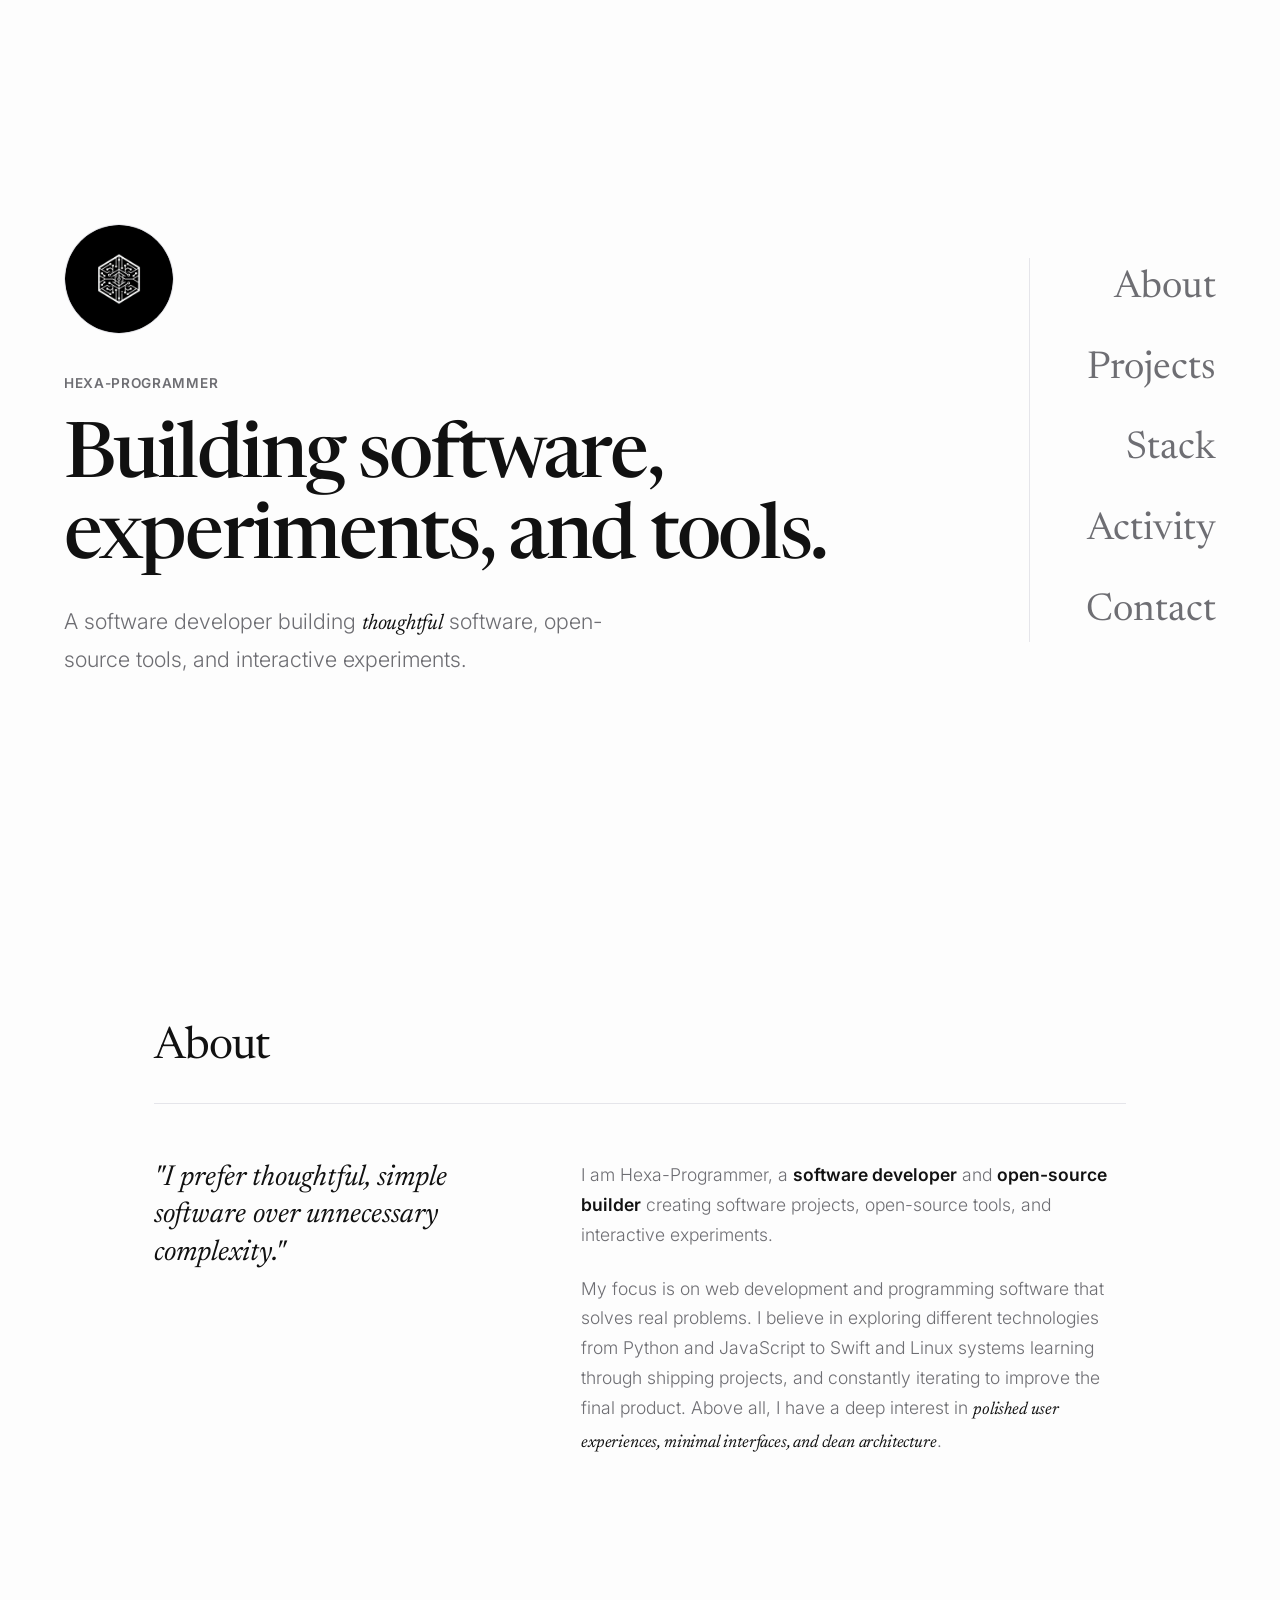
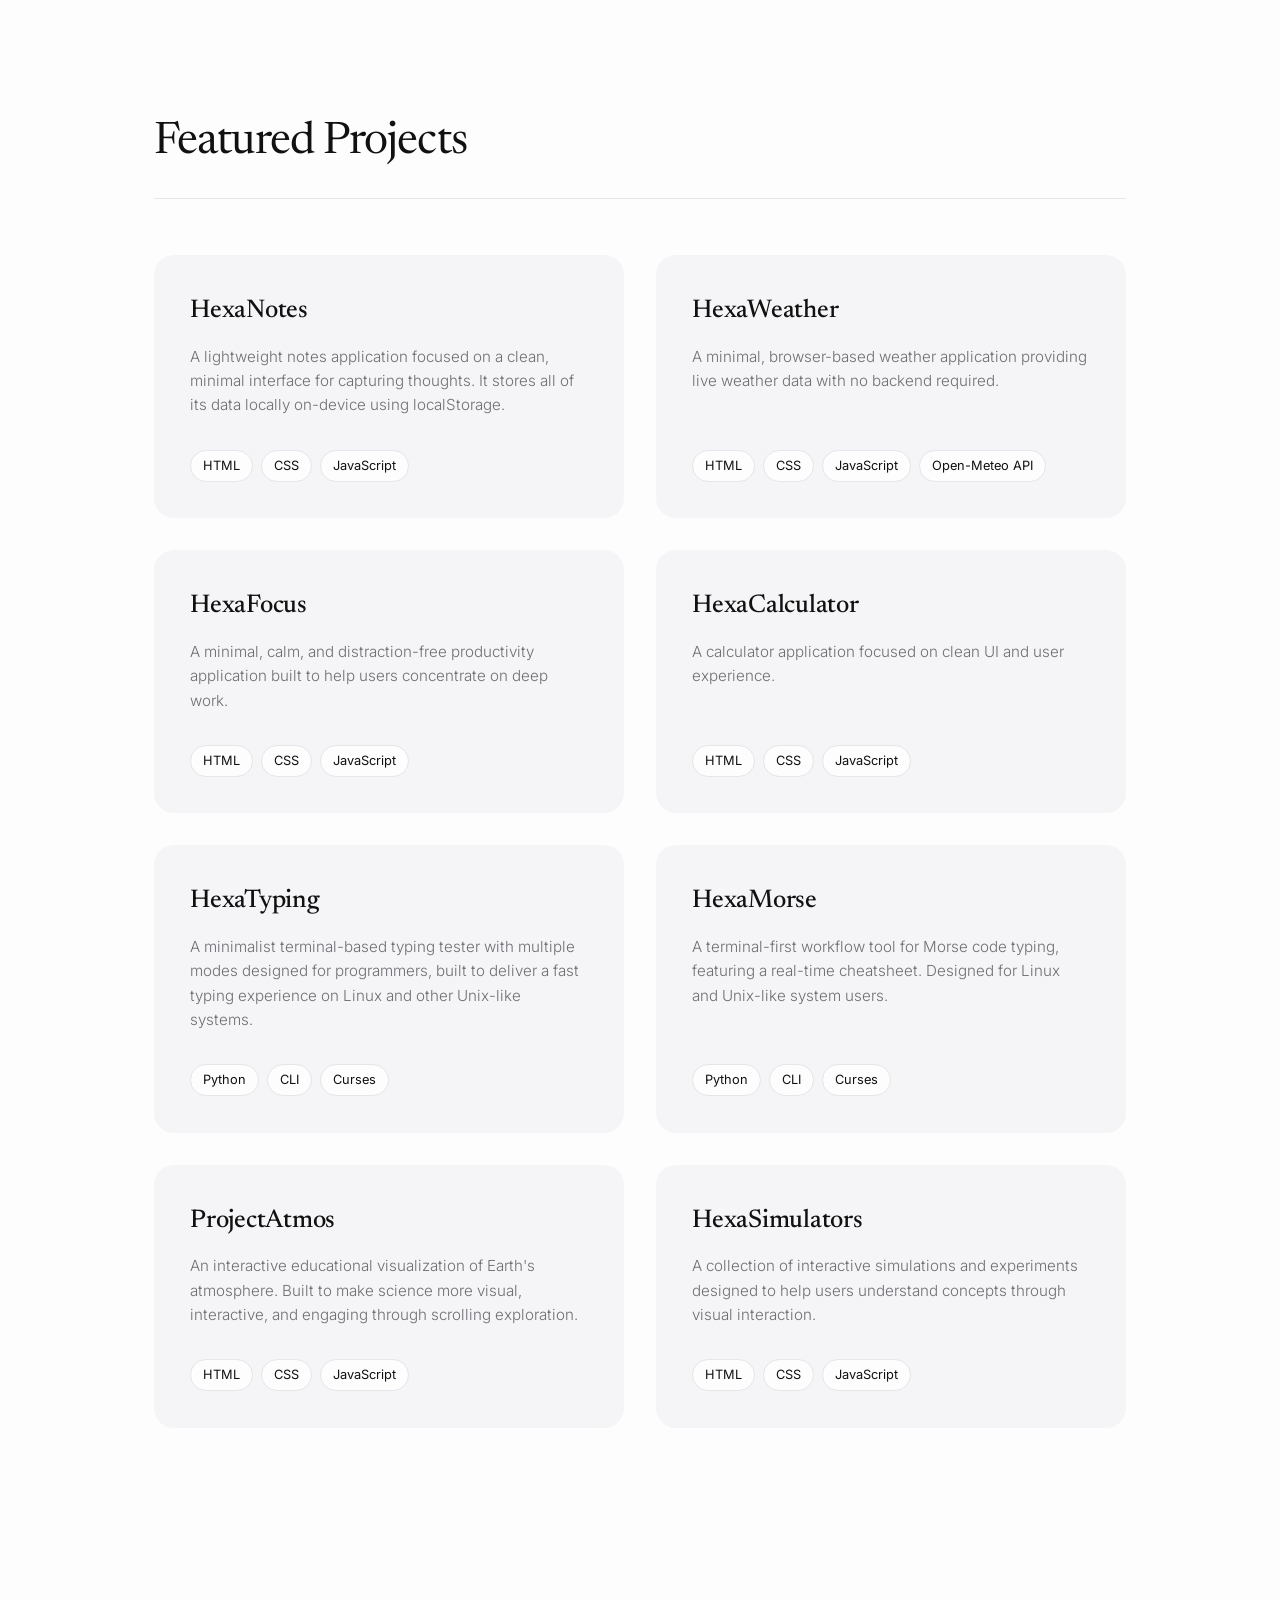
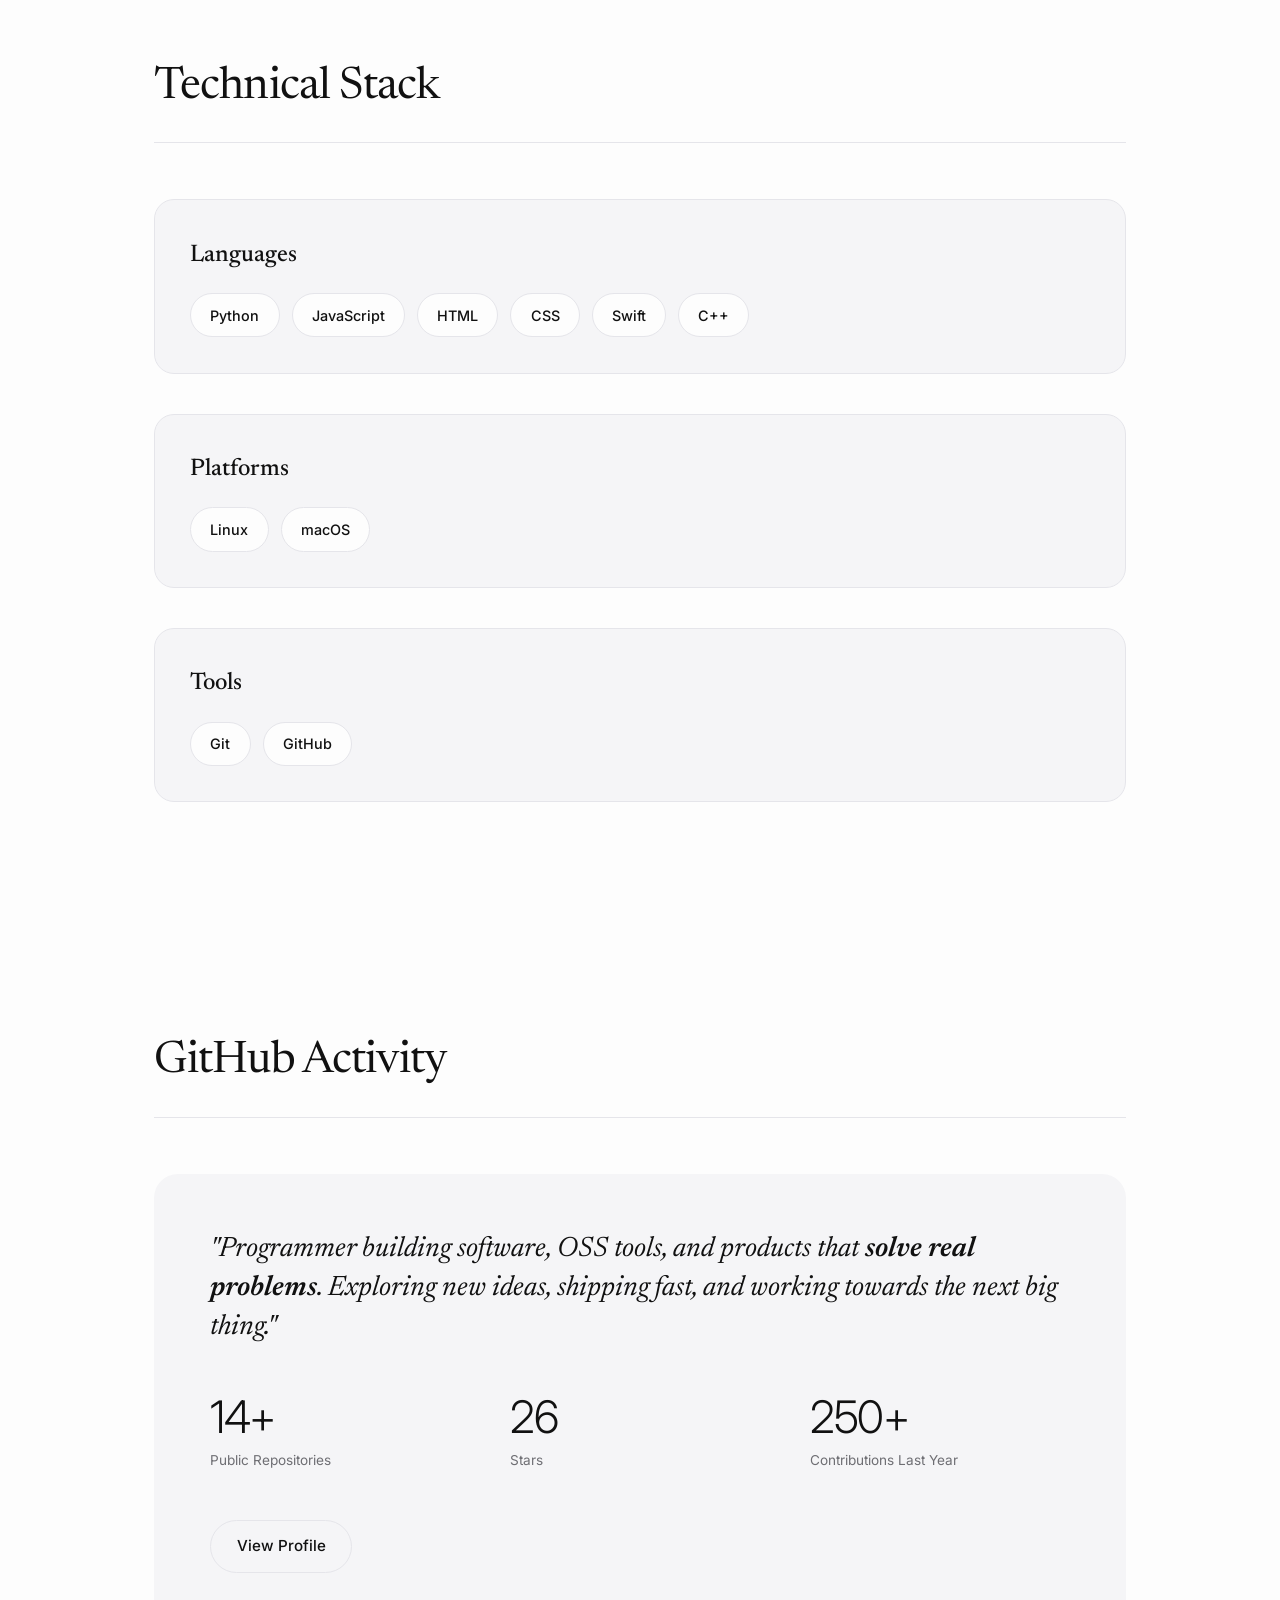
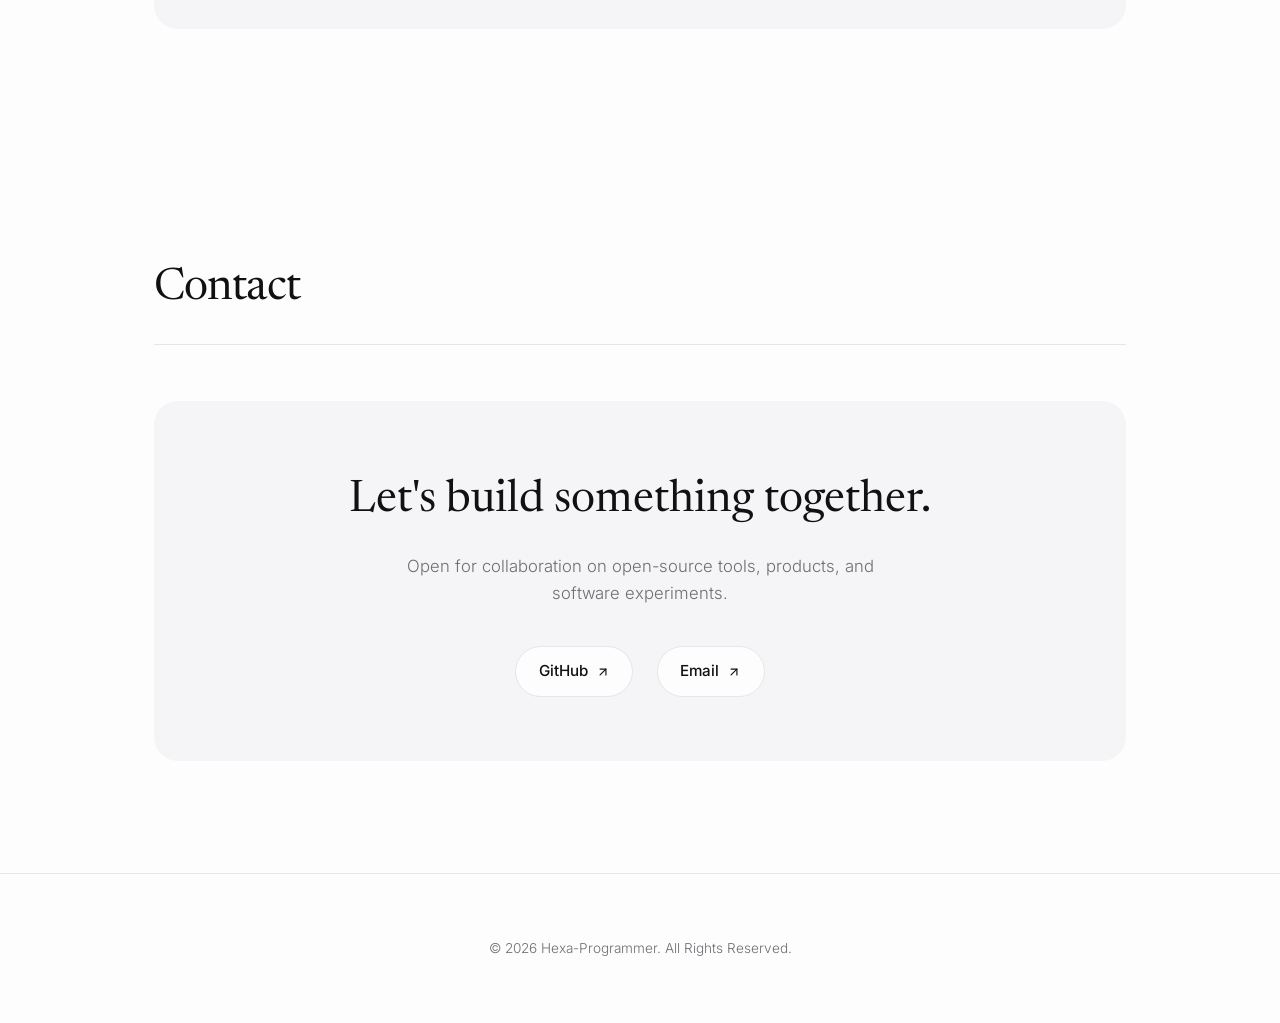
==== index.html @ 756f18e7 "Added href for the HexaNotes Showcase" ====
<!DOCTYPE html>
<html lang="en">
<head>
    <meta charset="UTF-8">
    <meta name="viewport" content="width=device-width, initial-scale=1.0">
    <title>Hexa-Programmer | Software Developer & Open Source Builder</title>
    <link rel="icon" type="image/png" href="logo.png">
    <meta name="description" content="Portfolio of Hexa-Programmer, a software developer and open-source builder specializing in interactive experiments, web development, and software projects using Python, JavaScript, Swift, and Linux.">
    <meta name="author" content="Hexa-Programmer">
    <meta name="theme-color" content="#FDFDFD" media="(prefers-color-scheme: light)">
    <meta name="theme-color" content="#000000" media="(prefers-color-scheme: dark)">
    <link rel="canonical" href="https://hexaprogrammer.dev/">

    <meta property="og:title" content="Hexa-Programmer | Software Developer & Open Source Builder">
    <meta property="og:description" content="Portfolio of Hexa-Programmer, a software developer and open-source builder specializing in interactive experiments, web development, and software projects using Python, JavaScript, Swift, and Linux.">
    <meta property="og:type" content="website">
    <meta property="og:url" content="https://hexaprogrammer.dev">
    <meta property="og:image" content="https://hexaprogrammer.dev/logo.png">

    <meta name="twitter:card" content="summary_large_image">
    <meta name="twitter:title" content="Hexa-Programmer | Software Developer & Open Source Builder">
    <meta name="twitter:description" content="Portfolio of Hexa-Programmer, a software developer and open-source builder specializing in interactive experiments, web development, and software projects.">
    <meta name="twitter:image" content="https://hexaprogrammer.dev/logo.png">

    <script type="application/ld+json">
    {
        "@context": "https://schema.org",
        "@type": "Person",
        "name": "Hexa-Programmer",
        "url": "https://hexaprogrammer.dev",
        "jobTitle": "Software Developer",
        "knowsAbout": [
        "Software Development",
        "Open Source",
        "Python",
        "JavaScript",
        "Swift",
        "Linux"
        ],
        "sameAs": [
        "https://github.com/Hexa-Programmer"
        ]
    }
    </script>

    <link rel="preconnect" href="https://fonts.googleapis.com">
    <link rel="preconnect" href="https://fonts.gstatic.com" crossorigin>
    <link href="https://fonts.googleapis.com/css2?family=Inter:wght@300;400;500;600&family=Newsreader:ital,opsz,wght@0,6..72,300;0,6..72,400;0,6..72,500;1,6..72,400&display=swap" rel="stylesheet">
    <link rel="stylesheet" href="style.css">
</head>
<body>
    <header id="fixed-nav" class="fixed-nav">
        <nav class="fixed-nav-container" aria-label="Main Navigation">
            <a href="#hero" class="nav-logo-link" aria-label="Navigate to top of page">
                <img src="logo.png" alt="Hexa-Programmer Logo" class="nav-logo-img">
            </a>
            <div class="fixed-nav-links">
                <a href="#about" class="fixed-nav-item">About</a>
                <a href="#projects" class="fixed-nav-item">Projects</a>
                <a href="#stack" class="fixed-nav-item">Stack</a>
                <a href="#github" class="fixed-nav-item">Activity</a>
                <a href="#contact" class="fixed-nav-item">Contact</a>
            </div>
        </nav>
    </header>

    <main>
        <section id="hero" class="hero-section">
            <div class="hero-layout">
                <div class="hero-left">
                    <img src="logo.png" alt="Hexa-Programmer Profile Picture" class="hero-logo">
                    <span class="hero-badge">Hexa-Programmer</span>
                    <h1 class="hero-title">Building software, experiments, and tools.</h1>
                    <p class="hero-subtitle">A software developer building <em>thoughtful</em> software, open-source tools, and interactive experiments.</p>
                </div>
                
                <nav class="hero-nav-right" aria-label="Hero Navigation">
                    <a href="#about" class="nav-btn">About</a>
                    <a href="#projects" class="nav-btn">Projects</a>
                    <a href="#stack" class="nav-btn">Stack</a>
                    <a href="#github" class="nav-btn">Activity</a>
                    <a href="#contact" class="nav-btn">Contact</a>
                </nav>
            </div>
        </section>

        <section id="about" class="section">
            <div class="section-content reveal">
                <h2 class="section-title">About</h2>
                <div class="about-grid">
                    <div class="about-statement">
                        <p class="serif-lead">"I prefer thoughtful, simple software over unnecessary complexity."</p>
                    </div>
                    <div class="about-text">
                        <p>I am Hexa-Programmer, a <strong>software developer</strong> and <strong>open-source builder</strong> creating software projects, open-source tools, and interactive experiments.</p>
                        <p>My focus is on web development and programming software that solves real problems. I believe in exploring different technologies from Python and JavaScript to Swift and Linux systems learning through shipping projects, and constantly iterating to improve the final product. Above all, I have a deep interest in <em>polished user experiences, minimal interfaces, and clean architecture</em>.</p>
                    </div>
                </div>
            </div>
        </section>

        <section id="projects" class="section">
            <div class="section-content reveal">
                <h2 class="section-title">Featured Projects</h2>
                <div class="projects-grid">
                    
                    <a href="https://hexaprogrammer.dev/Projects/HexaNotes" class="project-link" target="_blank" rel="noopener noreferrer">
                        <article class="project-card">
                            <h3 class="project-title">HexaNotes</h3>
                            <p class="project-desc">A lightweight notes application focused on a clean, minimal interface for capturing thoughts. It stores all of its data locally on-device using localStorage.</p>
                            <div class="project-tech-list" aria-label="Technologies used">
                                <span>HTML</span>
                                <span>CSS</span>
                                <span>JavaScript</span>
                            </div>
                        </article>
                    </a>
                    <a href="https://github.com/Hexa-Programmer/HexaWeather" class="project-link" target="_blank" rel="noopener noreferrer">
                        <article class="project-card">
                            <h3 class="project-title">HexaWeather</h3>
                            <p class="project-desc">A minimal, browser-based weather application providing live weather data with no backend required.</p>
                            <div class="project-tech-list" aria-label="Technologies used">
                                <span>HTML</span>
                                <span>CSS</span>
                                <span>JavaScript</span>
                                <span>Open-Meteo API</span>
                            </div>
                        </article>
                    </a>
                    <a href="https://github.com/Hexa-Programmer/HexaFocus" class="project-link" target="_blank" rel="noopener noreferrer">
                        <article class="project-card">
                            <h3 class="project-title">HexaFocus</h3>
                            <p class="project-desc">A minimal, calm, and distraction-free productivity application built to help users concentrate on deep work.</p>
                            <div class="project-tech-list" aria-label="Technologies used">
                                <span>HTML</span>
                                <span>CSS</span>
                                <span>JavaScript</span>
                            </div>
                        </article>
                    </a>
                    <a href="https://github.com/Hexa-Programmer/HexaCalculator" class="project-link" target="_blank" rel="noopener noreferrer">
                        <article class="project-card">
                            <h3 class="project-title">HexaCalculator</h3>
                            <p class="project-desc">A calculator application focused on clean UI and user experience.</p>
                            <div class="project-tech-list" aria-label="Technologies used">
                                <span>HTML</span>
                                <span>CSS</span>
                                <span>JavaScript</span>
                            </div>
                        </article>
                    </a>   
                    <a href="https://github.com/Hexa-Programmer/hexatyping" class="project-link" target="_blank" rel="noopener noreferrer">
                        <article class="project-card">
                            <h3 class="project-title">HexaTyping</h3>
                            
                            <p class="project-desc">
                                A minimalist terminal-based typing tester with multiple modes designed for programmers, built to deliver a fast typing experience on Linux and other Unix-like systems.
                            </p>
                            
                            <div class="project-tech-list" aria-label="Technologies used">
                                <span>Python</span>
                                <span>CLI</span>
                                <span>Curses</span>
                            </div>
                        </article>
                    </a>
                    <a href="https://github.com/Hexa-Programmer/HexaMorse" class="project-link" target="_blank" rel="noopener noreferrer">    
                        <article class="project-card">
                            <h3 class="project-title">HexaMorse</h3>
                            <p class="project-desc">A terminal-first workflow tool for Morse code typing, featuring a real-time cheatsheet. Designed for Linux and Unix-like system users.</p>
                            <div class="project-tech-list" aria-label="Technologies used">
                                <span>Python</span>
                                <span>CLI</span>
                                <span>Curses</span>
                            </div>
                        </article>
                    </a>
                    <a href="https://github.com/Hexa-Programmer/ProjectAtmos" class="project-link" target="_blank" rel="noopener noreferrer">
                        <article class="project-card">
                            <h3 class="project-title">ProjectAtmos</h3>
                            <p class="project-desc">An interactive educational visualization of Earth's atmosphere. Built to make science more visual, interactive, and engaging through scrolling exploration.</p>
                            <div class="project-tech-list" aria-label="Technologies used">
                                <span>HTML</span>
                                <span>CSS</span>
                                <span>JavaScript</span>
                            </div>
                        </article>
                    </a>
                    <a href="https://github.com/Hexa-Programmer/HexaSimulators" class="project-link" target="_blank" rel="noopener noreferrer">
                        <article class="project-card">
                            <h3 class="project-title">HexaSimulators</h3>
                            <p class="project-desc">A collection of interactive simulations and experiments designed to help users understand concepts through visual interaction.</p>
                            <div class="project-tech-list" aria-label="Technologies used">
                                <span>HTML</span>
                                <span>CSS</span>
                                <span>JavaScript</span>
                            </div>
                        </article>
                    </a>
                </div>
            </div>
        </section>
        
        <section id="stack" class="section">
            <div class="section-content reveal">
                <h2 class="section-title">Technical Stack</h2>
                <div class="stack-categories">
                    
                    <article class="stack-category">
                        <h3 class="stack-category-title">Languages</h3>
                        <div class="stack-items">
                            <div class="stack-pill">Python</div>
                            <div class="stack-pill">JavaScript</div>
                            <div class="stack-pill">HTML</div>
                            <div class="stack-pill">CSS</div>
                            <div class="stack-pill">Swift</div>
                            <div class="stack-pill">C++</div>
                        </div>
                    </article>

                    <article class="stack-category">
                        <h3 class="stack-category-title">Platforms</h3>
                        <div class="stack-items">
                            <div class="stack-pill">Linux</div>
                            <div class="stack-pill">macOS</div>
                        </div>
                    </article>

                    <article class="stack-category">
                        <h3 class="stack-category-title">Tools</h3>
                        <div class="stack-items">
                            <div class="stack-pill">Git</div>
                            <div class="stack-pill">GitHub</div>
                        </div>
                    </article>

                </div>
            </div>
        </section>

        <section id="github" class="section">
            <div class="section-content reveal">
                <h2 class="section-title">GitHub Activity</h2>
                <div class="github-container">
                    <p class="github-bio">"Programmer building software, OSS tools, and products that <strong>solve real problems</strong>. Exploring new ideas, shipping fast, and working towards the next big thing."</p>
                    
                    <div class="github-stats">
                        <div class="stat-item">
                            <span class="stat-number">14+</span>
                            <span class="stat-label">Public Repositories</span>
                        </div>
                        <div class="stat-item">
                            <span class="stat-number">26</span>
                            <span class="stat-label">Stars</span>
                        </div>
                        <div class="stat-item">
                            <span class="stat-number">250+</span>
                            <span class="stat-label">Contributions Last Year</span>
                        </div>
                    </div>
                    <div class="github-action">
                        <a href="https://github.com/Hexa-Programmer" target="_blank" rel="noopener noreferrer" class="btn btn-secondary" aria-label="View Hexa-Programmer's GitHub Profile">View Profile</a>
                    </div>
                </div>
            </div>
        </section>

        <section id="contact" class="section">
            <div class="section-content reveal">
                <h2 class="section-title">Contact</h2>
                <div class="contact-card">
                    <p class="contact-heading serif">Let's build something together.</p>
                    <p class="contact-desc">Open for collaboration on open-source tools, products, and software experiments.</p>
                    <div class="contact-links">
                        <a href="https://github.com/Hexa-Programmer" target="_blank" rel="noopener noreferrer" class="contact-link" aria-label="Visit my GitHub">
                            <span>GitHub</span>
                            <svg width="14" height="14" viewBox="0 0 24 24" fill="none" stroke="currentColor" stroke-width="2" stroke-linecap="round" stroke-linejoin="round" aria-hidden="true"><line x1="7" y1="17" x2="17" y2="7"></line><polyline points="7 7 17 7 17 17"></polyline></svg>
                        </a>
                        <a href="mailto:contact@hexaprogrammer.dev" class="contact-link" aria-label="Send me an Email">
                            <span>Email</span>
                            <svg width="14" height="14" viewBox="0 0 24 24" fill="none" stroke="currentColor" stroke-width="2" stroke-linecap="round" stroke-linejoin="round" aria-hidden="true"><line x1="7" y1="17" x2="17" y2="7"></line><polyline points="7 7 17 7 17 17"></polyline></svg>
                        </a>
                    </div>
                </div>
            </div>
        </section>
    </main>

    <footer class="footer">
        <div class="footer-content">
            <p>&copy; <span id="year"></span> Hexa-Programmer. All Rights Reserved.</p>
        </div>
    </footer>

    <script src="script.js" defer></script>
</body>
</html>
---- style.css ----
:root {
    --bg-color: #FDFDFD;
    --text-primary: #111111;
    --text-secondary: #6E6E73;
    --surface-color: #F5F5F7;
    --surface-hover: #EBEBEF;
    --border-color: #E5E5EA;
    --font-ui: 'Inter', -apple-system, BlinkMacSystemFont, sans-serif;
    --font-editorial: 'Newsreader', serif;
    --nav-bg: rgba(253, 253, 253, 0.8);
}

@media (prefers-color-scheme: dark) {
    :root {
        --bg-color: #000000;
        --text-primary: #F5F5F7;
        --text-secondary: #86868B;
        --surface-color: #161617;
        --surface-hover: #1D1D1F;
        --border-color: #262628;
        --nav-bg: rgba(0, 0, 0, 0.8);
    }
}

* {
    margin: 0;
    padding: 0;
    box-sizing: border-box;
}

html {
    scroll-behavior: smooth;
}

body {
    font-family: var(--font-ui);
    background-color: var(--bg-color);
    color: var(--text-primary);
    line-height: 1.6;
    -webkit-font-smoothing: antialiased;
    -moz-osx-font-smoothing: grayscale;
}

*:focus-visible {
    outline: 2px solid var(--text-primary);
    outline-offset: 4px;
    border-radius: 4px;
}

strong {
    font-weight: 600;
    color: var(--text-primary);
}

em {
    font-family: var(--font-editorial);
    font-style: italic;
    font-weight: 400;
    color: var(--text-primary);
    letter-spacing: -0.01em;
}

.serif {
    font-family: var(--font-editorial);
}

.fixed-nav {
    position: fixed;
    top: 0;
    left: 0;
    width: 100%;
    z-index: 1000;
    background-color: var(--nav-bg);
    backdrop-filter: blur(20px);
    -webkit-backdrop-filter: blur(20px);
    border-bottom: 1px solid var(--border-color);
    opacity: 0;
    transform: translateY(-100%);
    pointer-events: none;
    transition: opacity 0.4s ease, transform 0.4s cubic-bezier(0.16, 1, 0.3, 1);
}

.fixed-nav.nav-visible {
    opacity: 1;
    transform: translateY(0);
    pointer-events: auto;
}

.fixed-nav-container {
    max-width: 1200px;
    margin: 0 auto;
    padding: 1rem 5%;
    display: flex;
    justify-content: space-between;
    align-items: center;
}

.nav-logo-link {
    display: inline-flex;
    align-items: center;
    text-decoration: none;
}

.nav-logo-img {
    height: 28px;
    width: 28px;
    border-radius: 50%;
    object-fit: cover;
}

.fixed-nav-links {
    display: flex;
    gap: 2rem;
}

.fixed-nav-item {
    font-size: 0.875rem;
    color: var(--text-secondary);
    text-decoration: none;
    transition: color 0.2s ease;
    font-weight: 400;
}

.fixed-nav-item:hover {
    color: var(--text-primary);
}

.hero-section {
    min-height: 100vh;
    display: flex;
    align-items: center;
    padding: 0 5%;
    max-width: 1400px;
    margin: 0 auto;
}

.hero-layout {
    display: grid;
    grid-template-columns: 1fr auto;
    gap: 4rem;
    width: 100%;
    align-items: center;
    animation: fadeIn 1.2s ease-out forwards;
}

.hero-left {
    max-width: 850px;
}

.hero-logo {
    width: 110px;
    height: 110px;
    border-radius: 50%;
    object-fit: cover;
    margin-bottom: 2rem;
    border: 1px solid var(--border-color);
    background-color: var(--surface-color);
}

.hero-badge {
    display: block;
    font-size: 0.85rem;
    font-weight: 600;
    letter-spacing: 0.05em;
    text-transform: uppercase;
    color: var(--text-secondary);
    margin-bottom: 1.5rem;
}

.hero-title {
    font-family: var(--font-editorial);
    font-size: clamp(2.8rem, 6vw, 5.2rem);
    line-height: 1.05;
    font-weight: 500;
    letter-spacing: -0.03em;
    margin-bottom: 1.5rem;
    color: var(--text-primary);
}

.hero-subtitle {
    font-size: clamp(1.1rem, 2vw, 1.35rem);
    color: var(--text-secondary);
    max-width: 600px;
    font-weight: 300;
}

.hero-nav-right {
    display: flex;
    flex-direction: column;
    gap: 1.2rem;
    text-align: right;
    border-left: 1px solid var(--border-color);
    padding-left: 3.5rem;
}

.nav-btn {
    text-decoration: none;
    font-size: clamp(1.6rem, 3vw, 2.5rem);
    font-family: var(--font-editorial);
    color: var(--text-secondary);
    transition: color 0.3s ease, transform 0.3s ease;
    display: block;
    font-weight: 400;
}

.nav-btn:hover {
    color: var(--text-primary);
    transform: translateX(-10px);
}

.section {
    padding: 7rem 5%;
    max-width: 1100px;
    margin: 0 auto;
}

.section-title {
    font-family: var(--font-editorial);
    font-size: clamp(2rem, 3.5vw, 3rem);
    font-weight: 400;
    letter-spacing: -0.02em;
    margin-bottom: 3.5rem;
    color: var(--text-primary);
    border-bottom: 1px solid var(--border-color);
    padding-bottom: 1.2rem;
}

.btn {
    text-decoration: none;
    padding: 0.85rem 1.6rem;
    border-radius: 999px;
    font-size: 0.95rem;
    font-weight: 500;
    transition: all 0.25s ease;
    display: inline-block;
}

.btn-secondary {
    background-color: transparent;
    color: var(--text-primary);
    border: 1px solid var(--border-color);
}

.btn-secondary:hover {
    background-color: var(--surface-color);
    border-color: var(--text-primary);
}

.about-grid {
    display: grid;
    grid-template-columns: 1fr 1.5fr;
    gap: 4rem;
    align-items: start;
}

.serif-lead {
    font-family: var(--font-editorial);
    font-size: 1.8rem;
    line-height: 1.3;
    color: var(--text-primary);
    font-style: italic;
    font-weight: 400;
}

.about-text p {
    font-size: 1.1rem;
    color: var(--text-secondary);
    margin-bottom: 1.5rem;
    line-height: 1.7;
    font-weight: 300;
}

.projects-grid {
    display: grid;
    grid-template-columns: repeat(auto-fit, minmax(320px, 1fr));
    gap: 2rem;
}

.project-card {
    background-color: var(--surface-color);
    padding: 2.2rem;
    border-radius: 1.25rem;
    display: flex;
    flex-direction: column;
    border: 1px solid transparent;
    transition: transform 0.25s ease, background-color 0.25s ease, border-color 0.25s ease;
    height: 100%;
}

.project-card:hover {
    transform: translateY(-4px);
    background-color: var(--surface-hover);
    border-color: var(--border-color);
}

.project-title {
    font-family: var(--font-editorial);
    font-size: 1.6rem;
    font-weight: 500;
    letter-spacing: -0.01em;
    color: var(--text-primary);
    margin-bottom: 0.8rem;
}

.project-desc {
    color: var(--text-secondary);
    font-size: 0.95rem;
    line-height: 1.6;
    margin-bottom: 2rem;
    font-weight: 300;
}

.project-tech-list {
    display: flex;
    flex-wrap: wrap;
    gap: 0.5rem;
    margin-top: auto;
}

.project-tech-list span {
    font-size: 0.8rem;
    color: var(--text-primary);
    background-color: var(--bg-color);
    padding: 0.3rem 0.75rem;
    border-radius: 999px;
    border: 1px solid var(--border-color);
    font-weight: 400;
}

.stack-categories {
    display: flex;
    flex-direction: column;
    gap: 2.5rem;
}

.stack-category {
    background-color: var(--surface-color);
    padding: 2.2rem;
    border-radius: 1.25rem;
    border: 1px solid var(--border-color);
}

.stack-category-title {
    font-family: var(--font-editorial);
    font-size: 1.5rem;
    font-weight: 500;
    color: var(--text-primary);
    margin-bottom: 1.2rem;
}

.stack-items {
    display: flex;
    flex-wrap: wrap;
    gap: 0.75rem;
}

.stack-pill {
    background-color: var(--bg-color);
    color: var(--text-primary);
    border: 1px solid var(--border-color);
    padding: 0.6rem 1.2rem;
    border-radius: 999px;
    font-size: 0.9rem;
    font-weight: 500;
}

.github-container {
    background-color: var(--surface-color);
    padding: 3.5rem;
    border-radius: 1.5rem;
}

.github-bio {
    font-family: var(--font-editorial);
    font-size: clamp(1.3rem, 2.5vw, 1.75rem);
    color: var(--text-primary);
    margin-bottom: 3rem;
    font-style: italic;
    line-height: 1.4;
    max-width: 900px;
    font-weight: 400;
}

.github-stats {
    display: grid;
    grid-template-columns: repeat(auto-fit, minmax(160px, 1fr));
    gap: 2.5rem;
    margin-bottom: 3rem;
}

.stat-item {
    display: flex;
    flex-direction: column;
}

.stat-number {
    font-size: 2.8rem;
    font-weight: 300;
    letter-spacing: -0.03em;
    color: var(--text-primary);
    line-height: 1;
    margin-bottom: 0.6rem;
}

.stat-label {
    font-size: 0.85rem;
    color: var(--text-secondary);
    font-weight: 400;
}

.contact-card {
    background-color: var(--surface-color);
    padding: 4rem 3.5rem;
    border-radius: 1.5rem;
    text-align: center;
    display: flex;
    flex-direction: column;
    align-items: center;
}

.contact-heading {
    font-size: clamp(2rem, 3.5vw, 2.8rem);
    color: var(--text-primary);
    margin-bottom: 1rem;
    font-weight: 400;
}

.contact-desc {
    color: var(--text-secondary);
    font-size: 1.05rem;
    max-width: 500px;
    margin-bottom: 2.5rem;
    font-weight: 300;
}

.contact-links {
    display: flex;
    gap: 1.5rem;
}

.contact-link {
    display: inline-flex;
    align-items: center;
    gap: 0.5rem;
    text-decoration: none;
    color: var(--text-primary);
    border: 1px solid var(--border-color);
    padding: 0.75rem 1.4rem;
    border-radius: 999px;
    font-size: 0.95rem;
    transition: all 0.25s ease;
    background-color: var(--bg-color);
    font-weight: 500;
}

.contact-link:hover {
    border-color: var(--text-primary);
    transform: translateY(-2px);
}

.footer {
    padding: 4rem 5%;
    border-top: 1px solid var(--border-color);
    text-align: center;
}

.footer-content p {
    font-size: 0.85rem;
    color: var(--text-secondary);
    font-weight: 300;
}

.reveal {
    opacity: 0;
    transform: translateY(24px);
    transition: opacity 0.8s cubic-bezier(0.16, 1, 0.3, 1), transform 0.8s cubic-bezier(0.16, 1, 0.3, 1);
}

.reveal.active {
    opacity: 1;
    transform: translateY(0);
}

@keyframes fadeIn {
    to {
        opacity: 1;
        transform: translateY(0);
    }
}

@media (max-width: 900px) {
    .hero-layout {
        grid-template-columns: 1fr;
        gap: 3rem;
        padding-top: 4rem;
        padding-bottom: 4rem;
    }

    .hero-nav-right {
        text-align: left;
        border-left: none;
        border-top: 1px solid var(--border-color);
        padding-left: 0;
        padding-top: 2.5rem;
        flex-direction: row;
        flex-wrap: nowrap;
        justify-content: space-between;
        align-items: center;
        gap: 1rem;
        overflow-x: auto;
        -webkit-overflow-scrolling: touch;
        padding-bottom: 0.5rem; 
        width: 100%;
    }

    .nav-btn {
        font-size: clamp(1.1rem, 3vw, 1.5rem);
        white-space: nowrap;
    }

    .nav-btn:hover {
        transform: translateY(-3px);
    }
}

@media (max-width: 768px) {
    .fixed-nav-links {
        display: none;
    }

    .hero-nav-right {
        gap: 0.5rem;
    }
    
    .nav-btn {
        font-size: clamp(0.9rem, 3.5vw, 1.1rem);
    }

    .about-grid {
        grid-template-columns: 1fr;
        gap: 2rem;
    }

    .github-container, .contact-card {
        padding: 2.5rem 1.5rem;
    }

    .contact-links {
        flex-direction: column;
        width: 100%;
    }

    .contact-link {
        justify-content: center;
        width: 100%;
    }
}

.project-link {
    text-decoration: none;
    color: inherit;
    display: block;
    height: 100%;
}
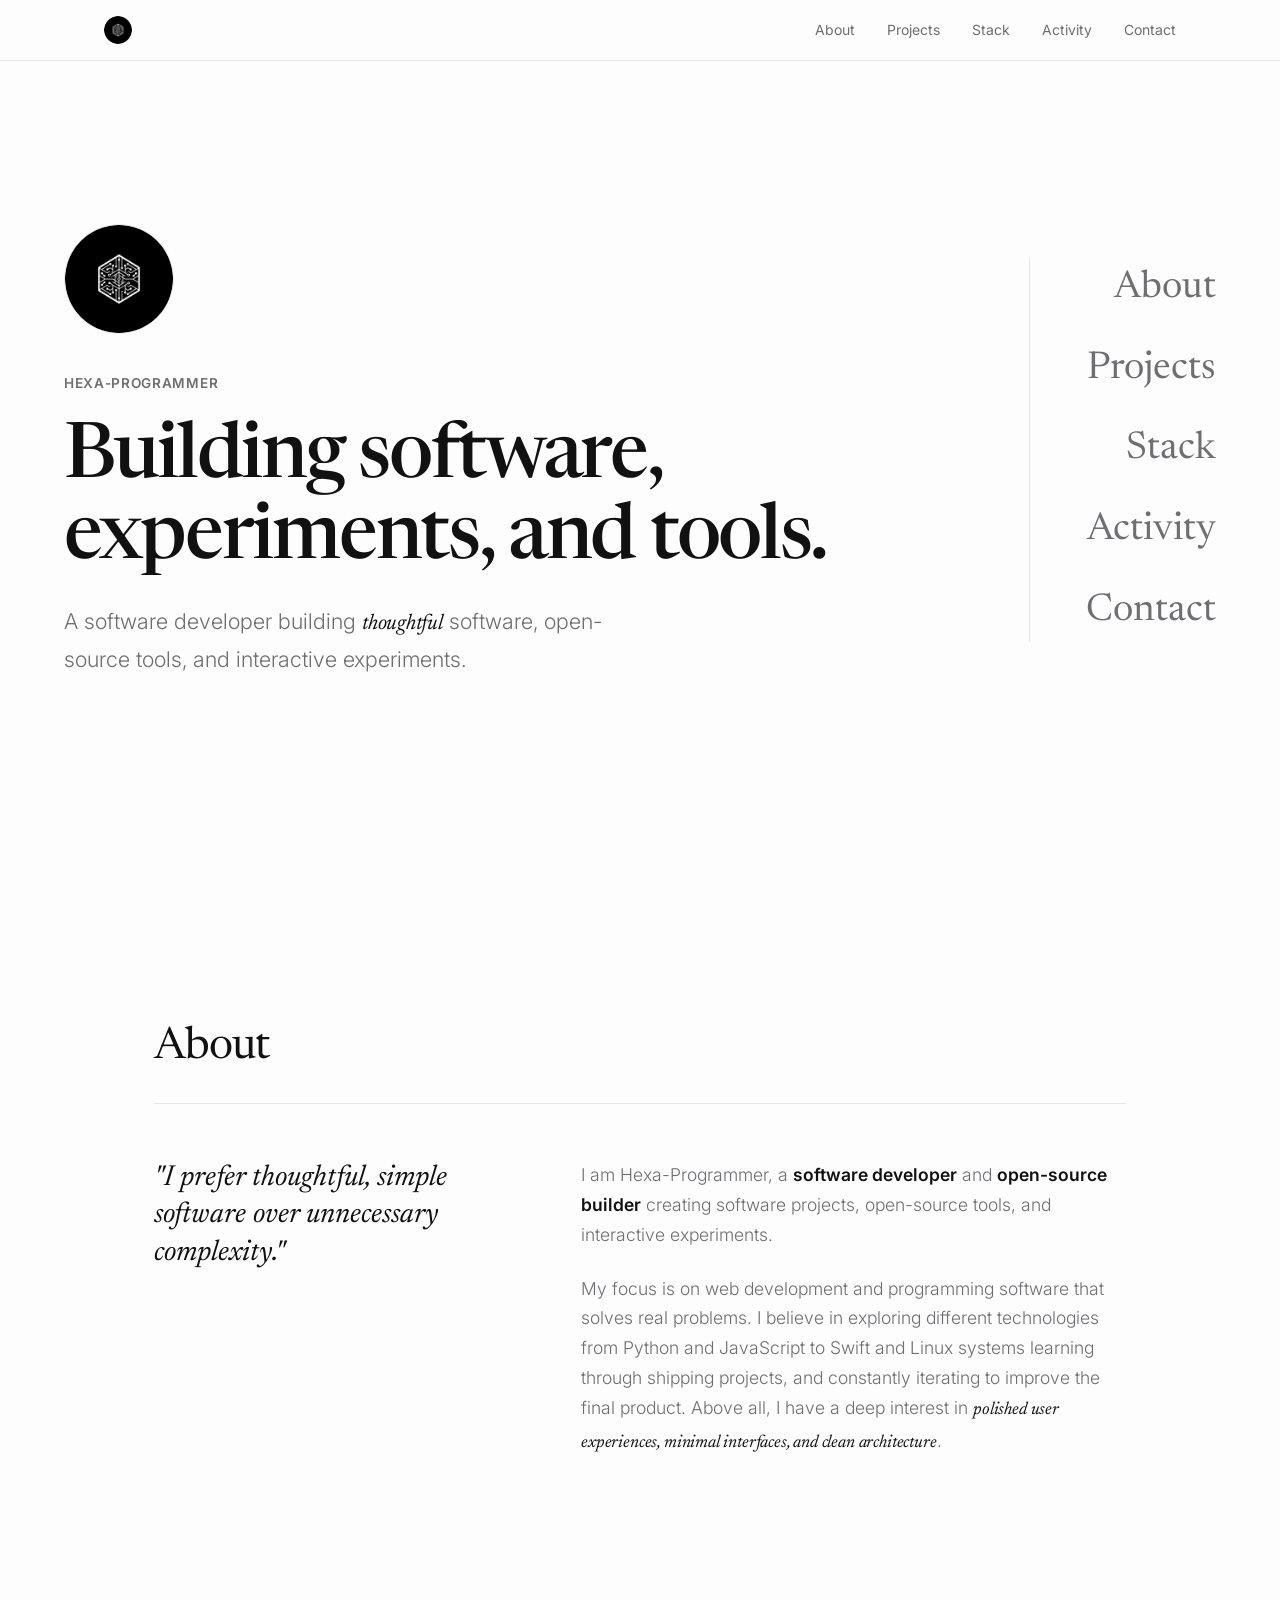
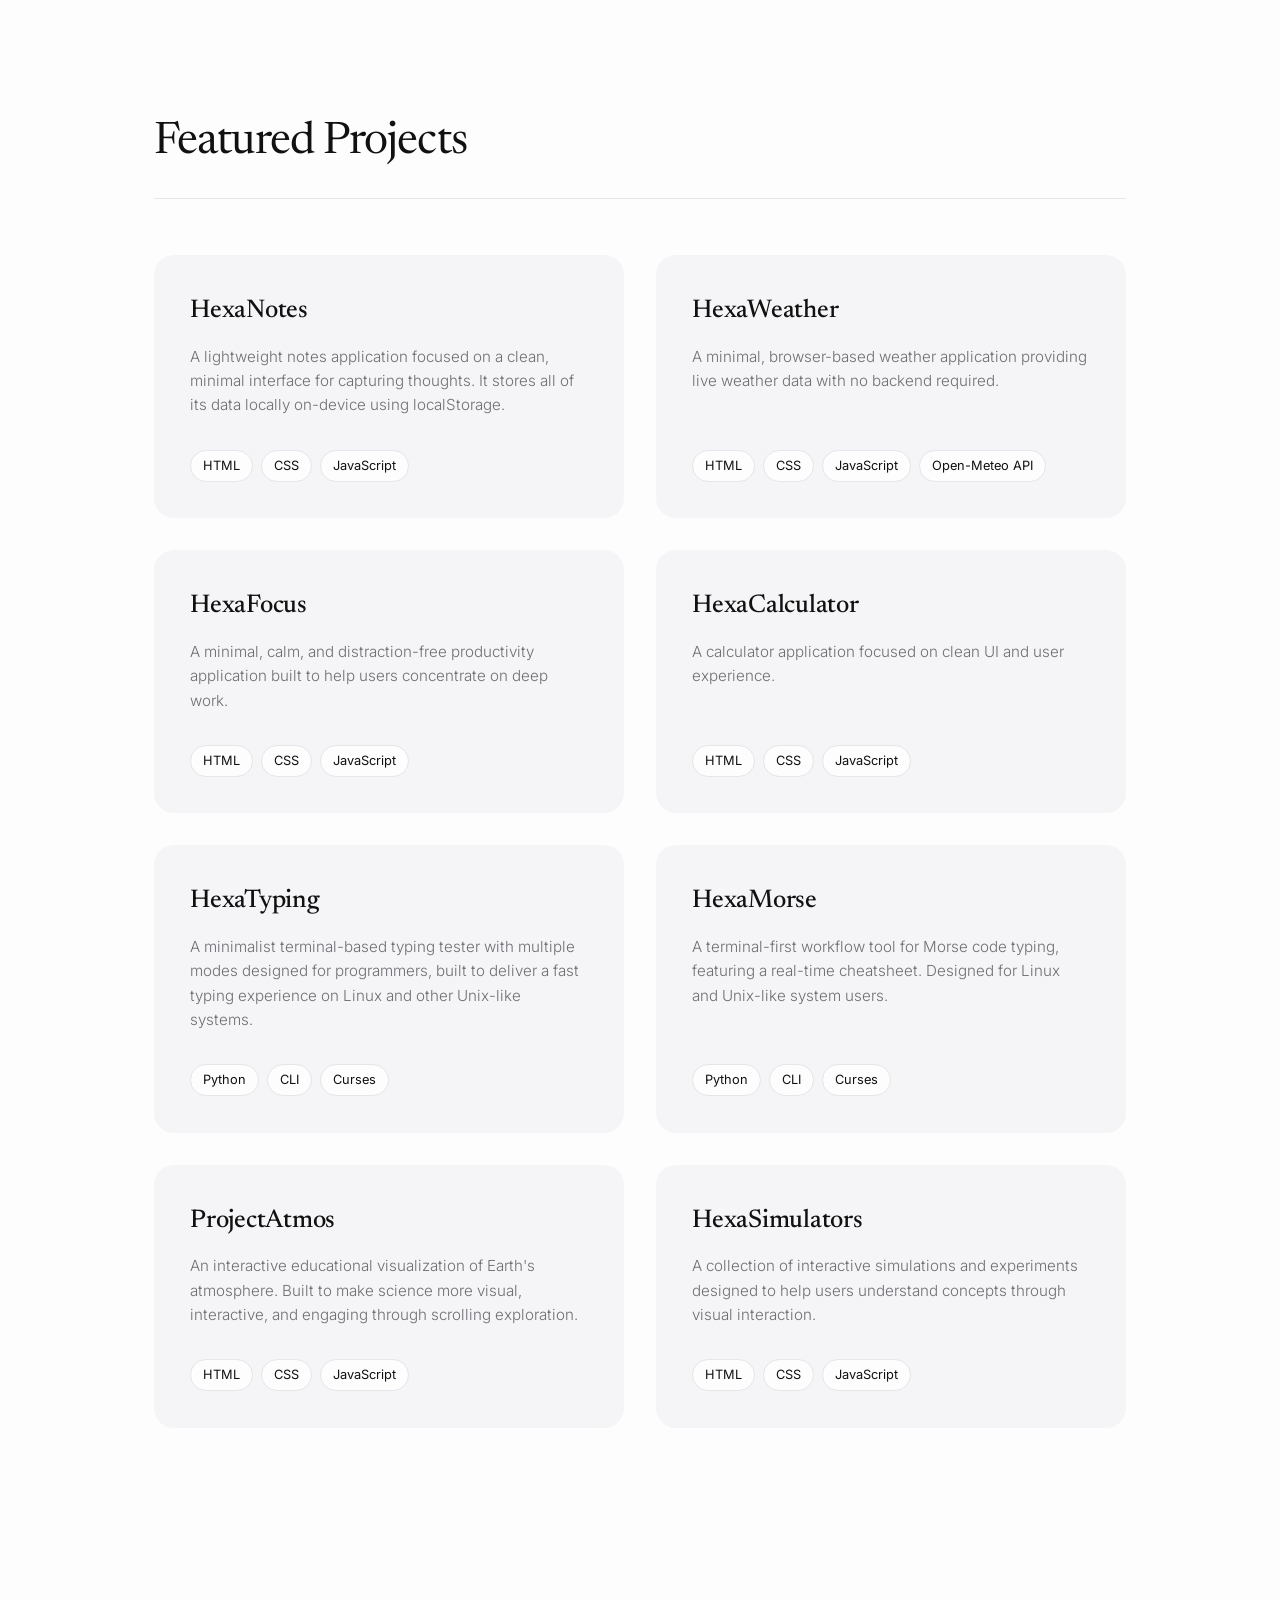
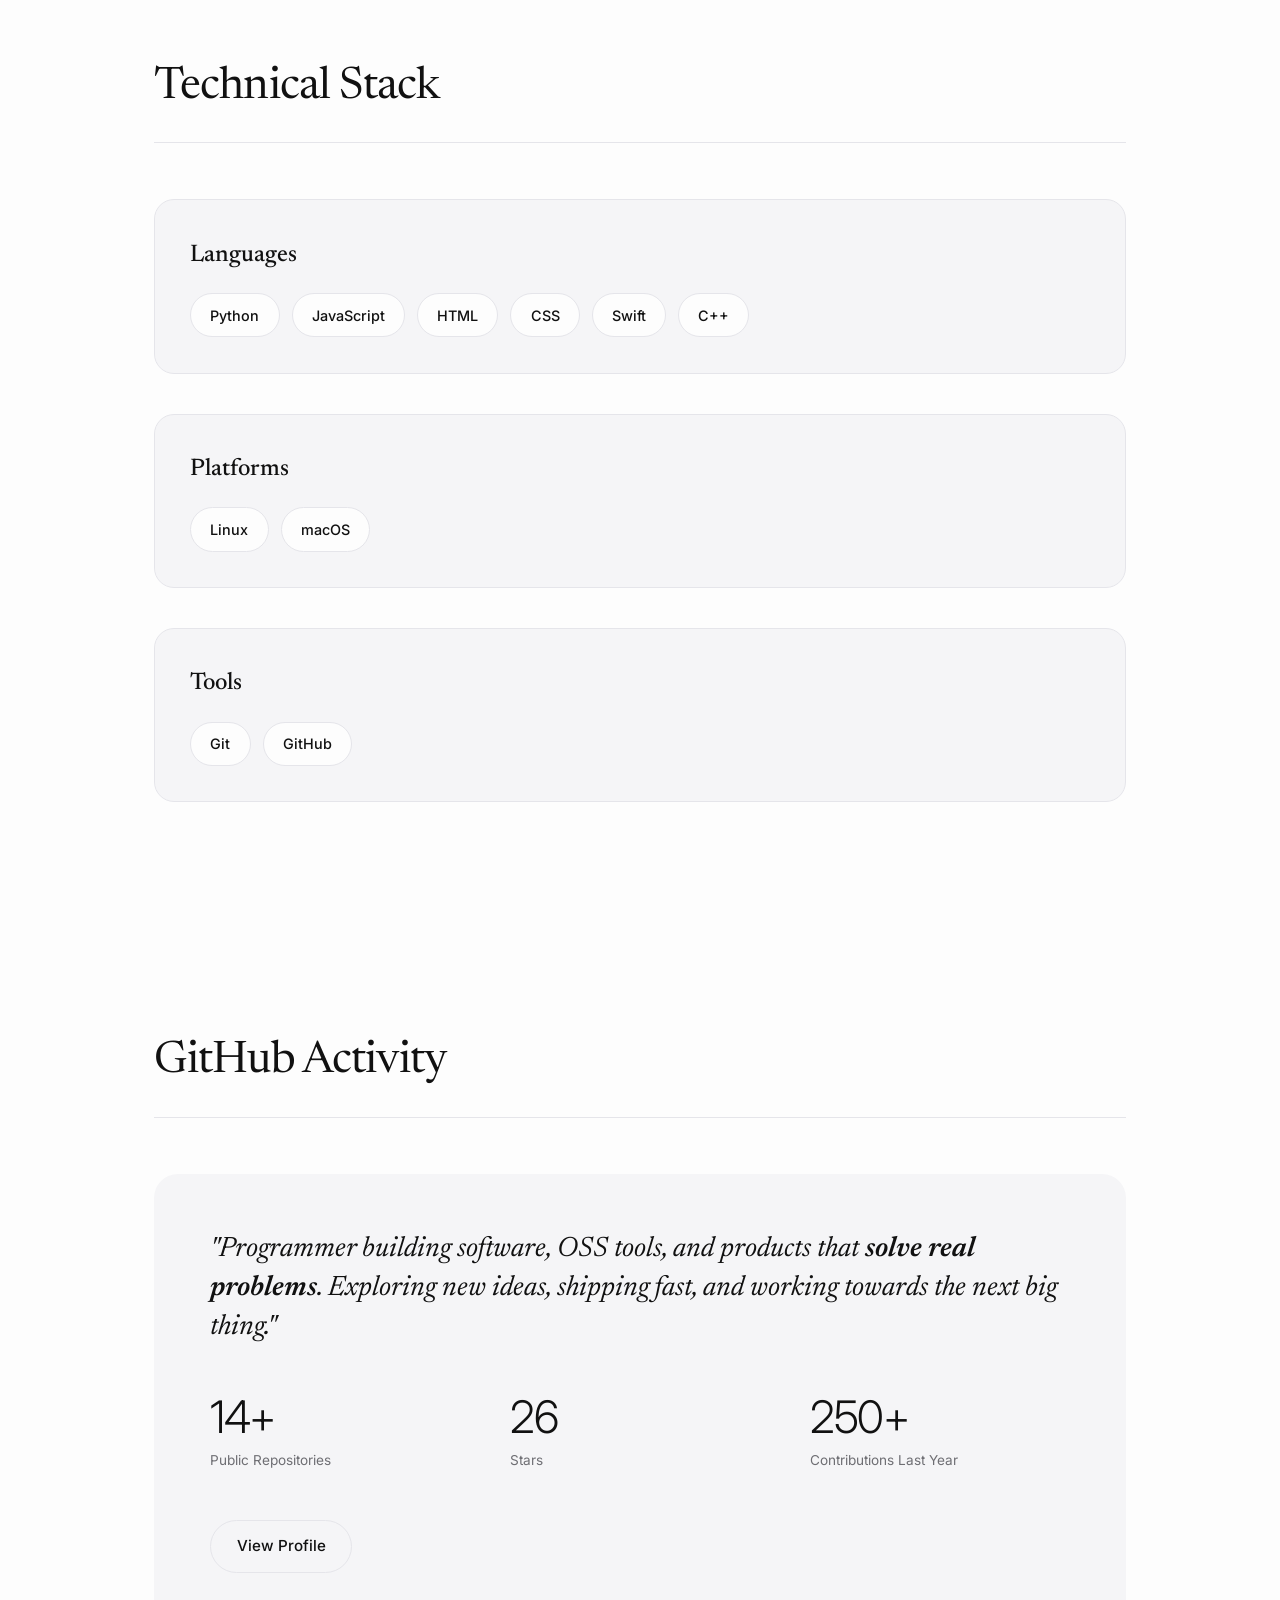
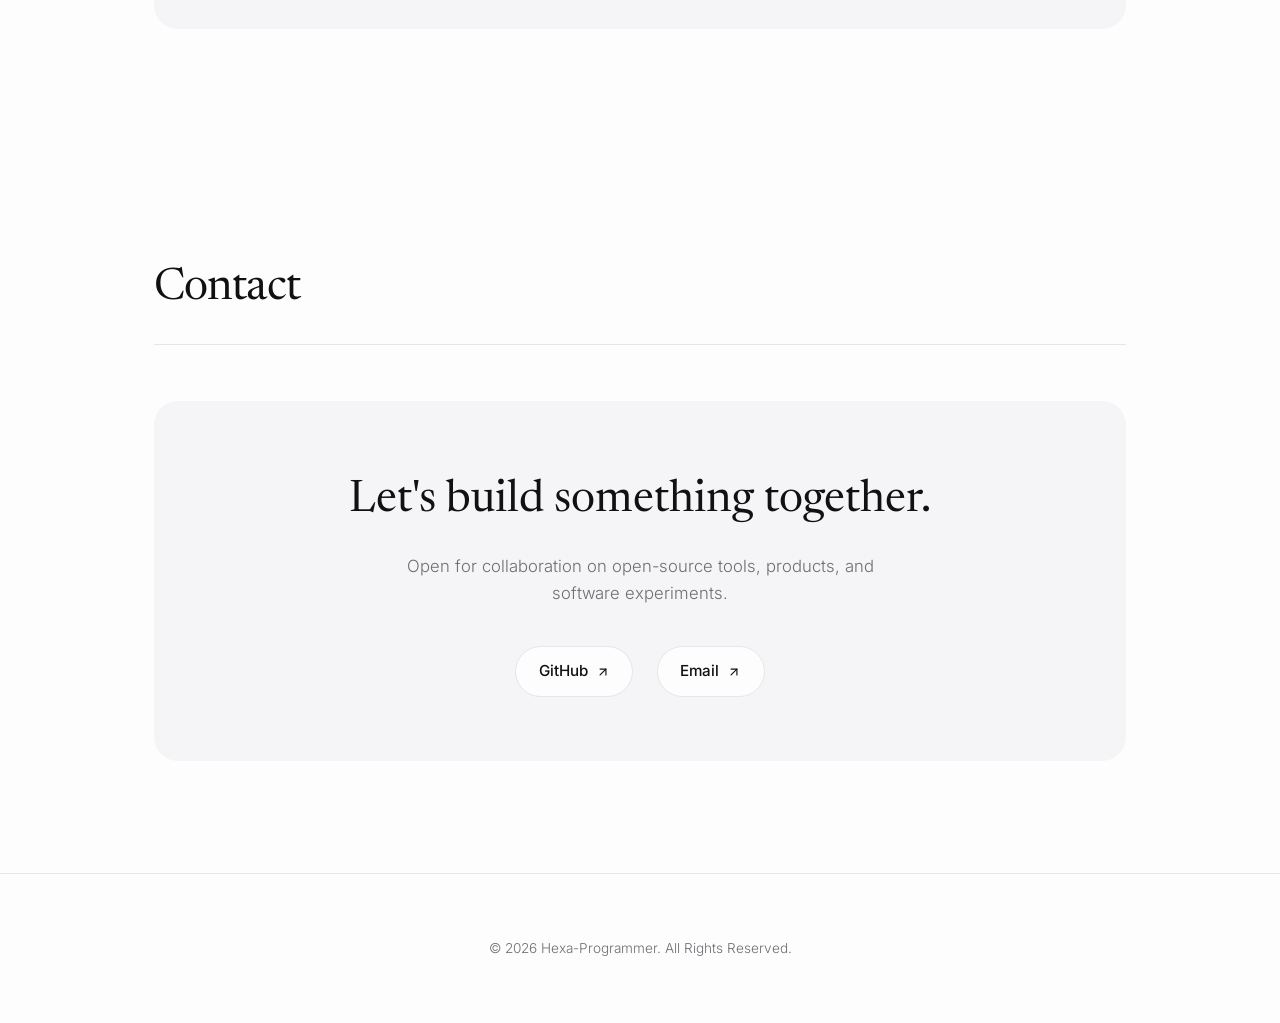
==== commit d5c44f4d: "Added href for HexaFocus showcase" ====
--- a/index.html
+++ b/index.html
@@ -115,7 +115,7 @@
                             </div>
                         </article>
                     </a>
-                    <a href="https://github.com/Hexa-Programmer/HexaWeather" class="project-link" target="_blank" rel="noopener noreferrer">
+                    <a href="https://hexaprogrammer.dev/Projects/HexaWeather" class="project-link" target="_blank" rel="noopener noreferrer">
                         <article class="project-card">
                             <h3 class="project-title">HexaWeather</h3>
                             <p class="project-desc">A minimal, browser-based weather application providing live weather data with no backend required.</p>
@@ -127,7 +127,7 @@
                             </div>
                         </article>
                     </a>
-                    <a href="https://github.com/Hexa-Programmer/HexaFocus" class="project-link" target="_blank" rel="noopener noreferrer">
+                    <a href="https://hexaprogrammer.dev/Projects/HexaFocus" class="project-link" target="_blank" rel="noopener noreferrer">
                         <article class="project-card">
                             <h3 class="project-title">HexaFocus</h3>
                             <p class="project-desc">A minimal, calm, and distraction-free productivity application built to help users concentrate on deep work.</p>
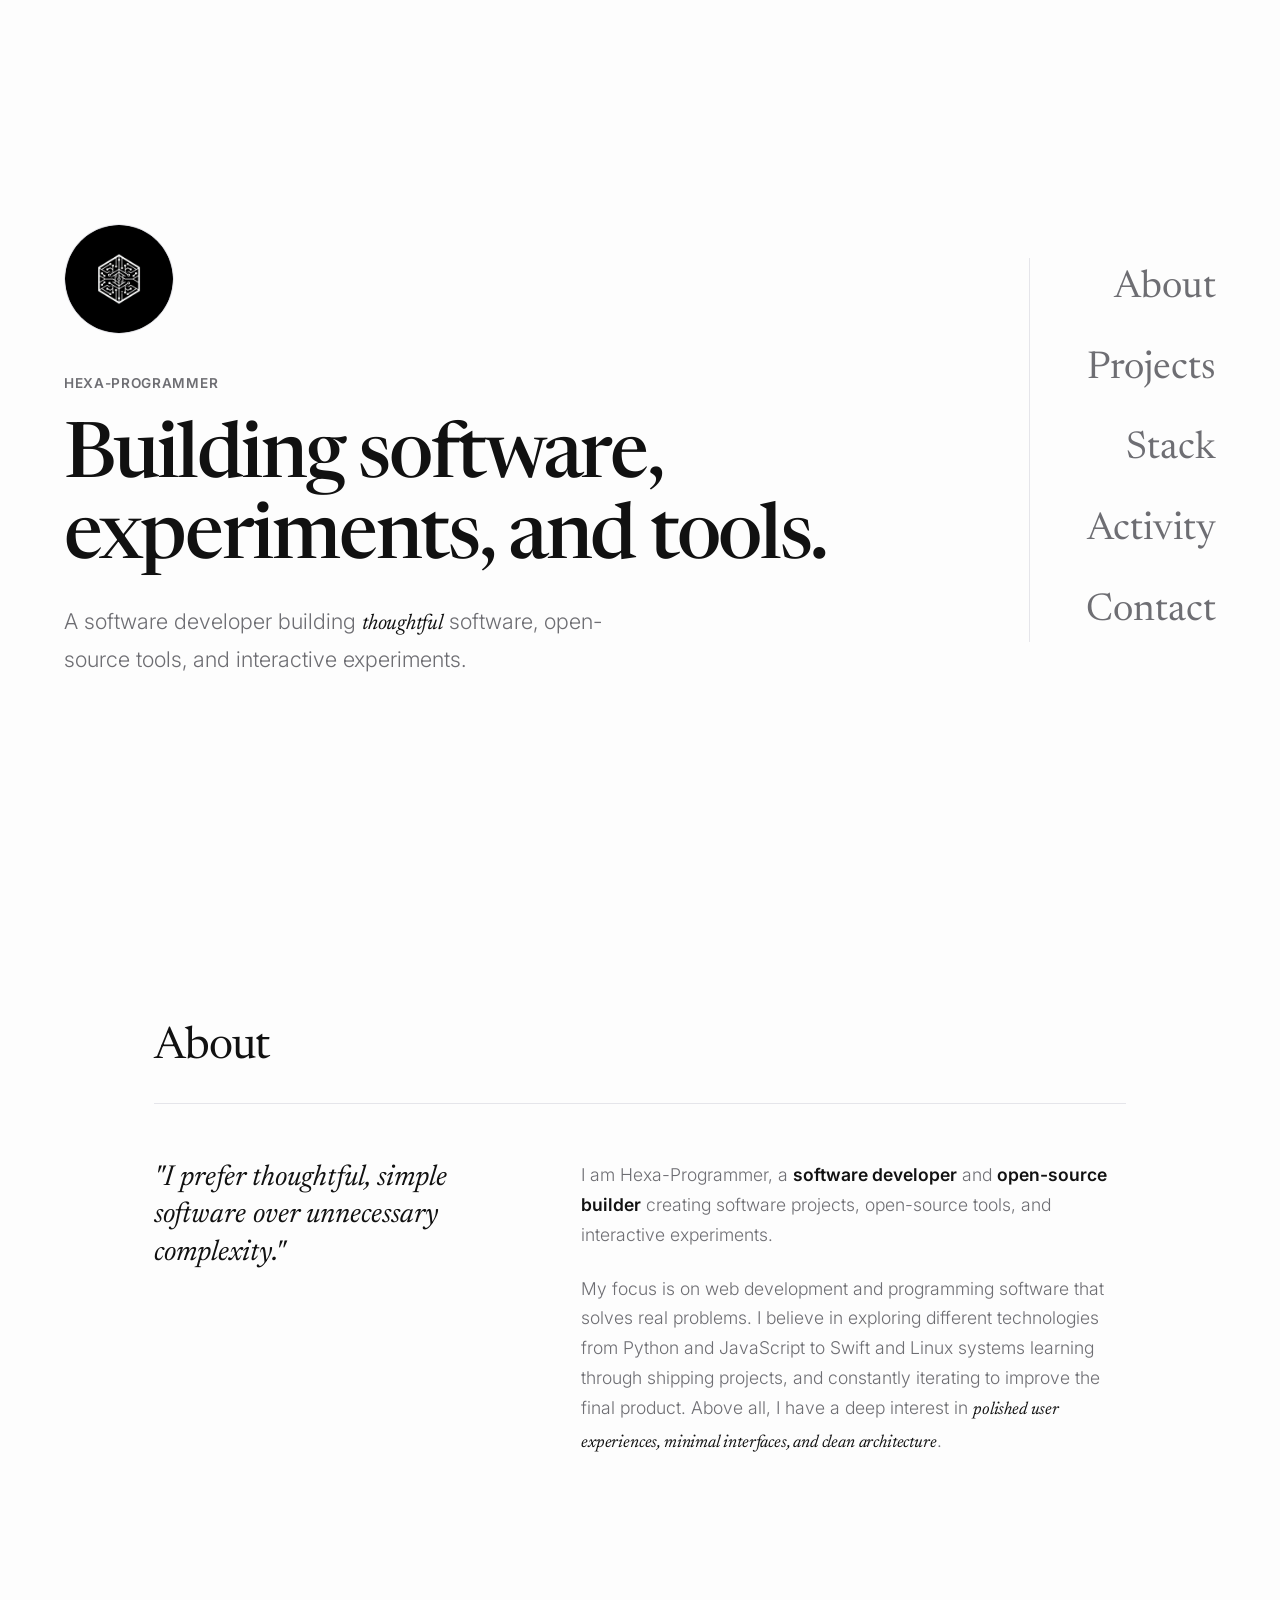
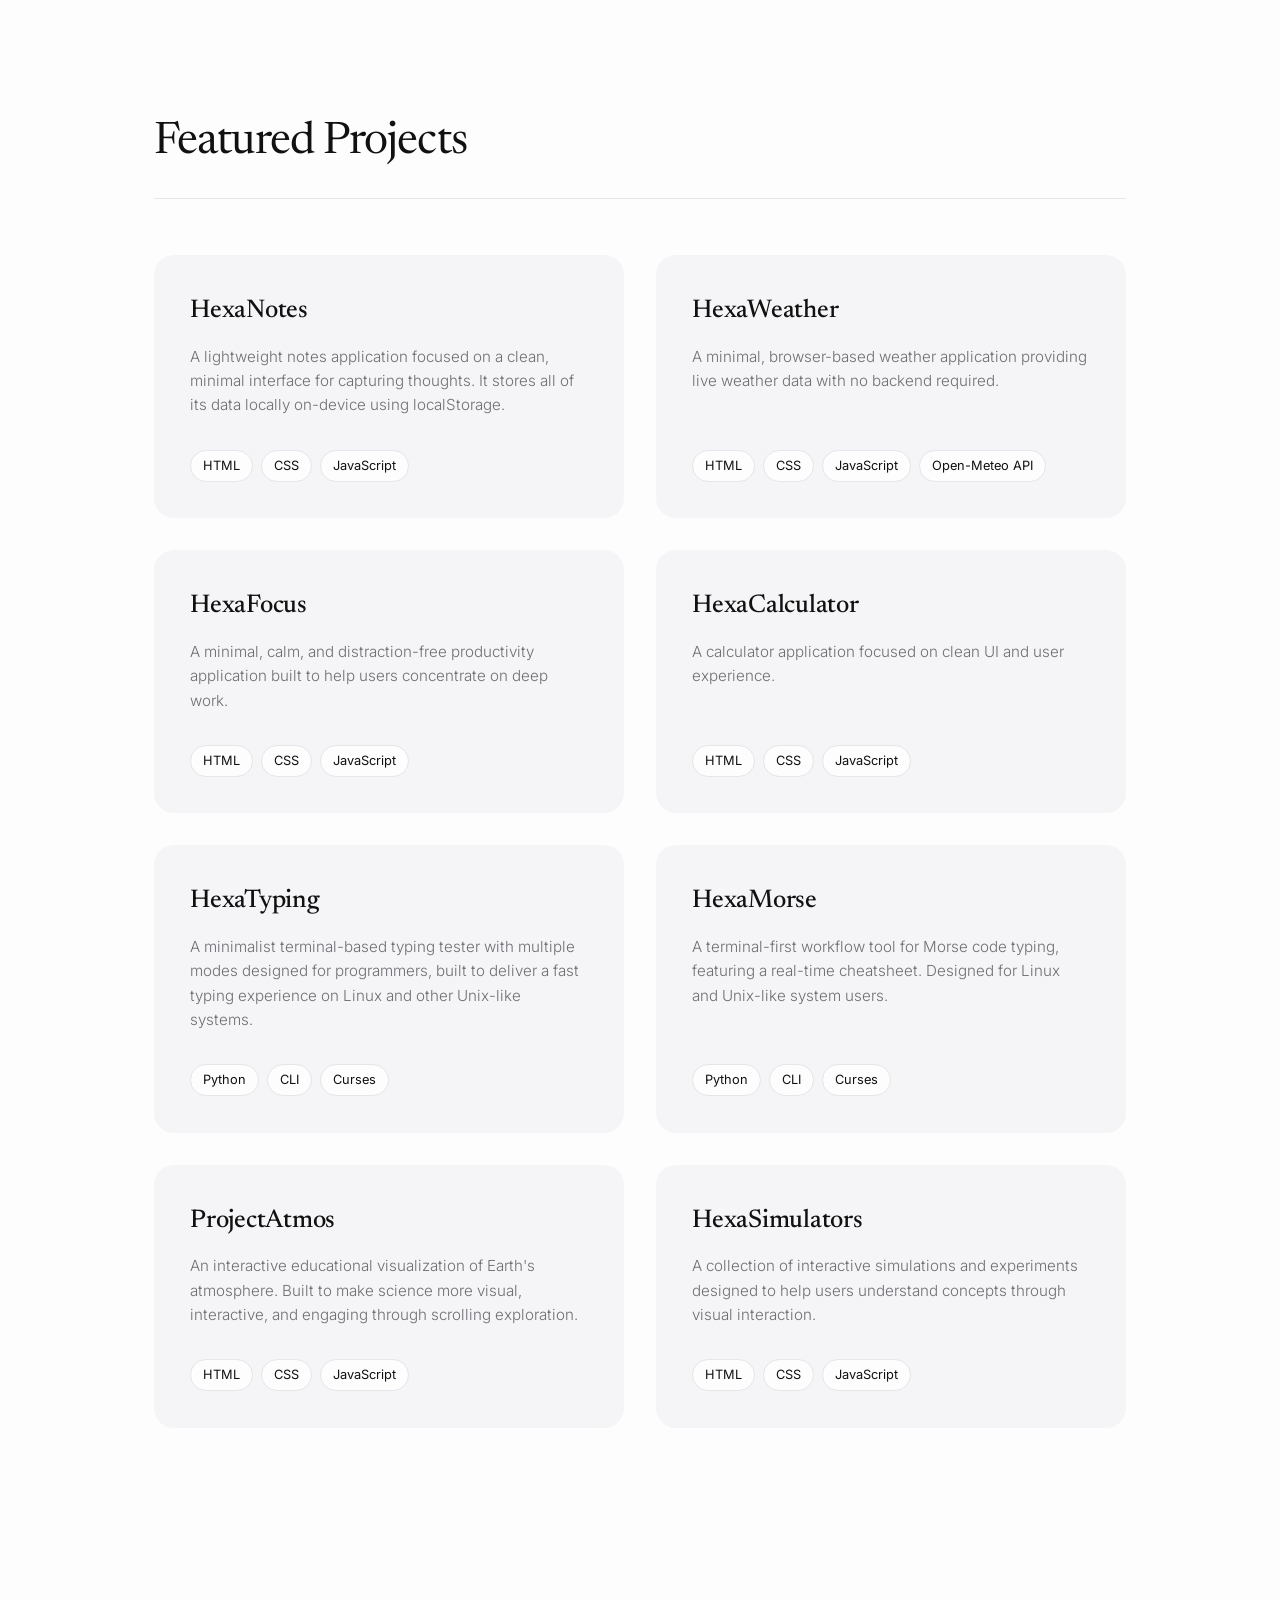
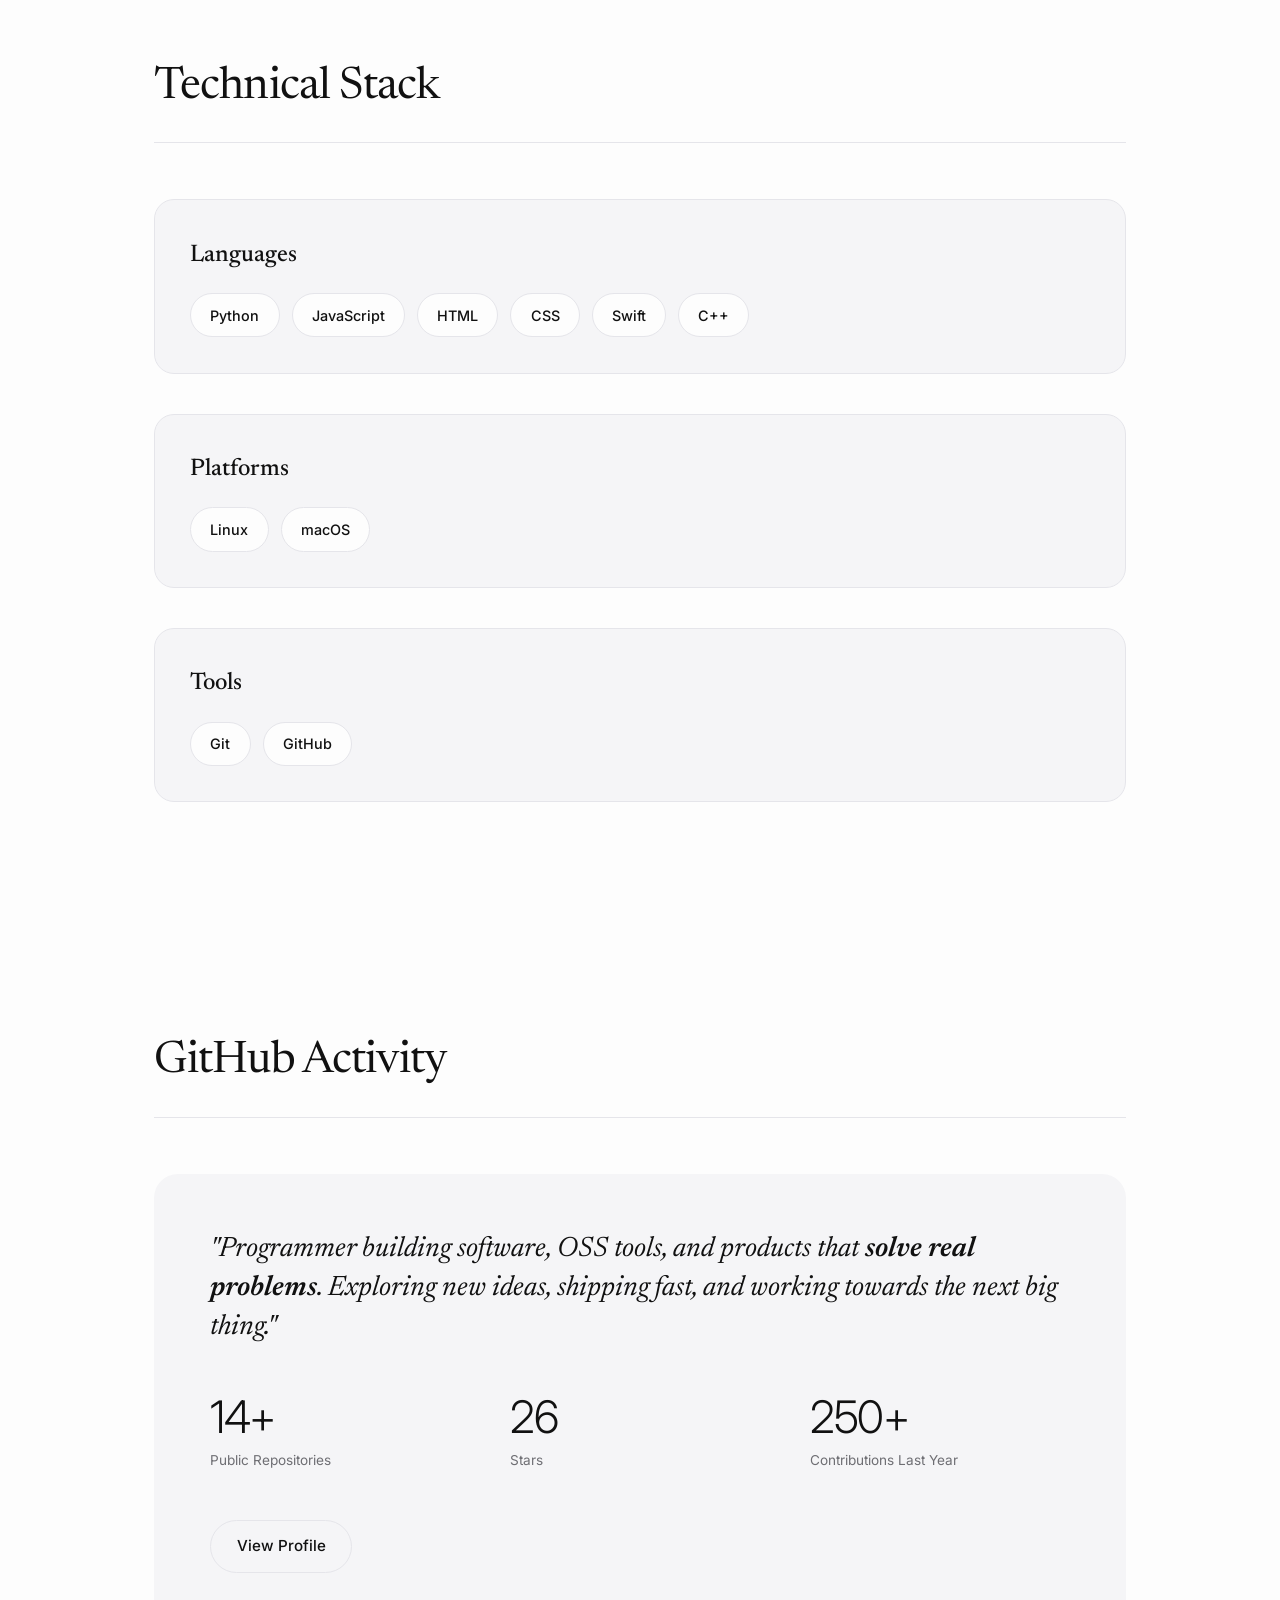
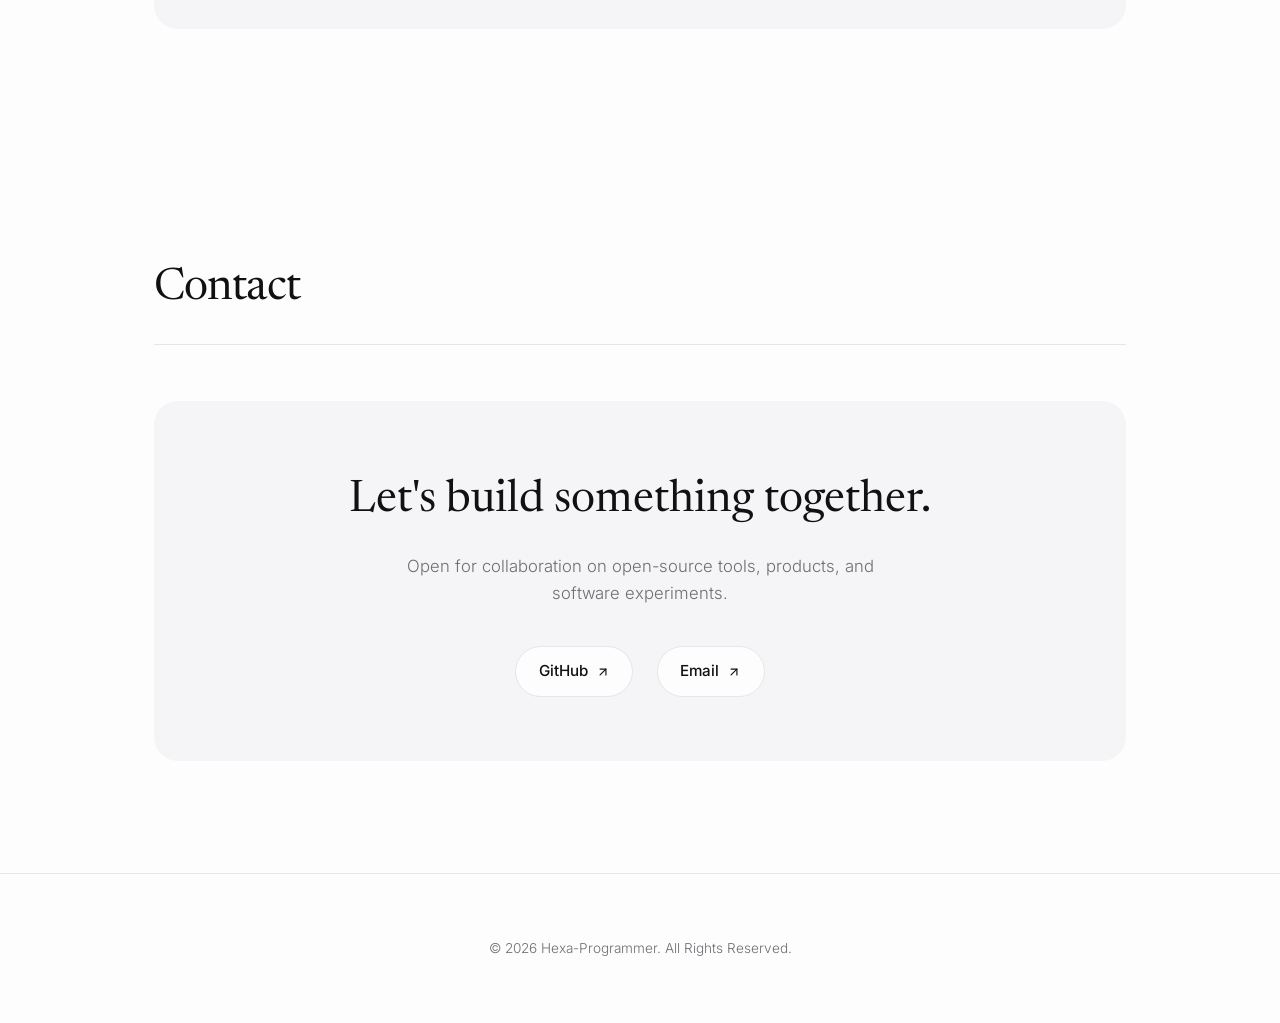
==== commit 53039b96: "Added href for the HexaCalculator showcase site" ====
--- a/index.html
+++ b/index.html
@@ -138,7 +138,7 @@
                             </div>
                         </article>
                     </a>
-                    <a href="https://github.com/Hexa-Programmer/HexaCalculator" class="project-link" target="_blank" rel="noopener noreferrer">
+                    <a href="https://hexaprogrammer.dev/Projects/HexaCalculator" class="project-link" target="_blank" rel="noopener noreferrer">
                         <article class="project-card">
                             <h3 class="project-title">HexaCalculator</h3>
                             <p class="project-desc">A calculator application focused on clean UI and user experience.</p>
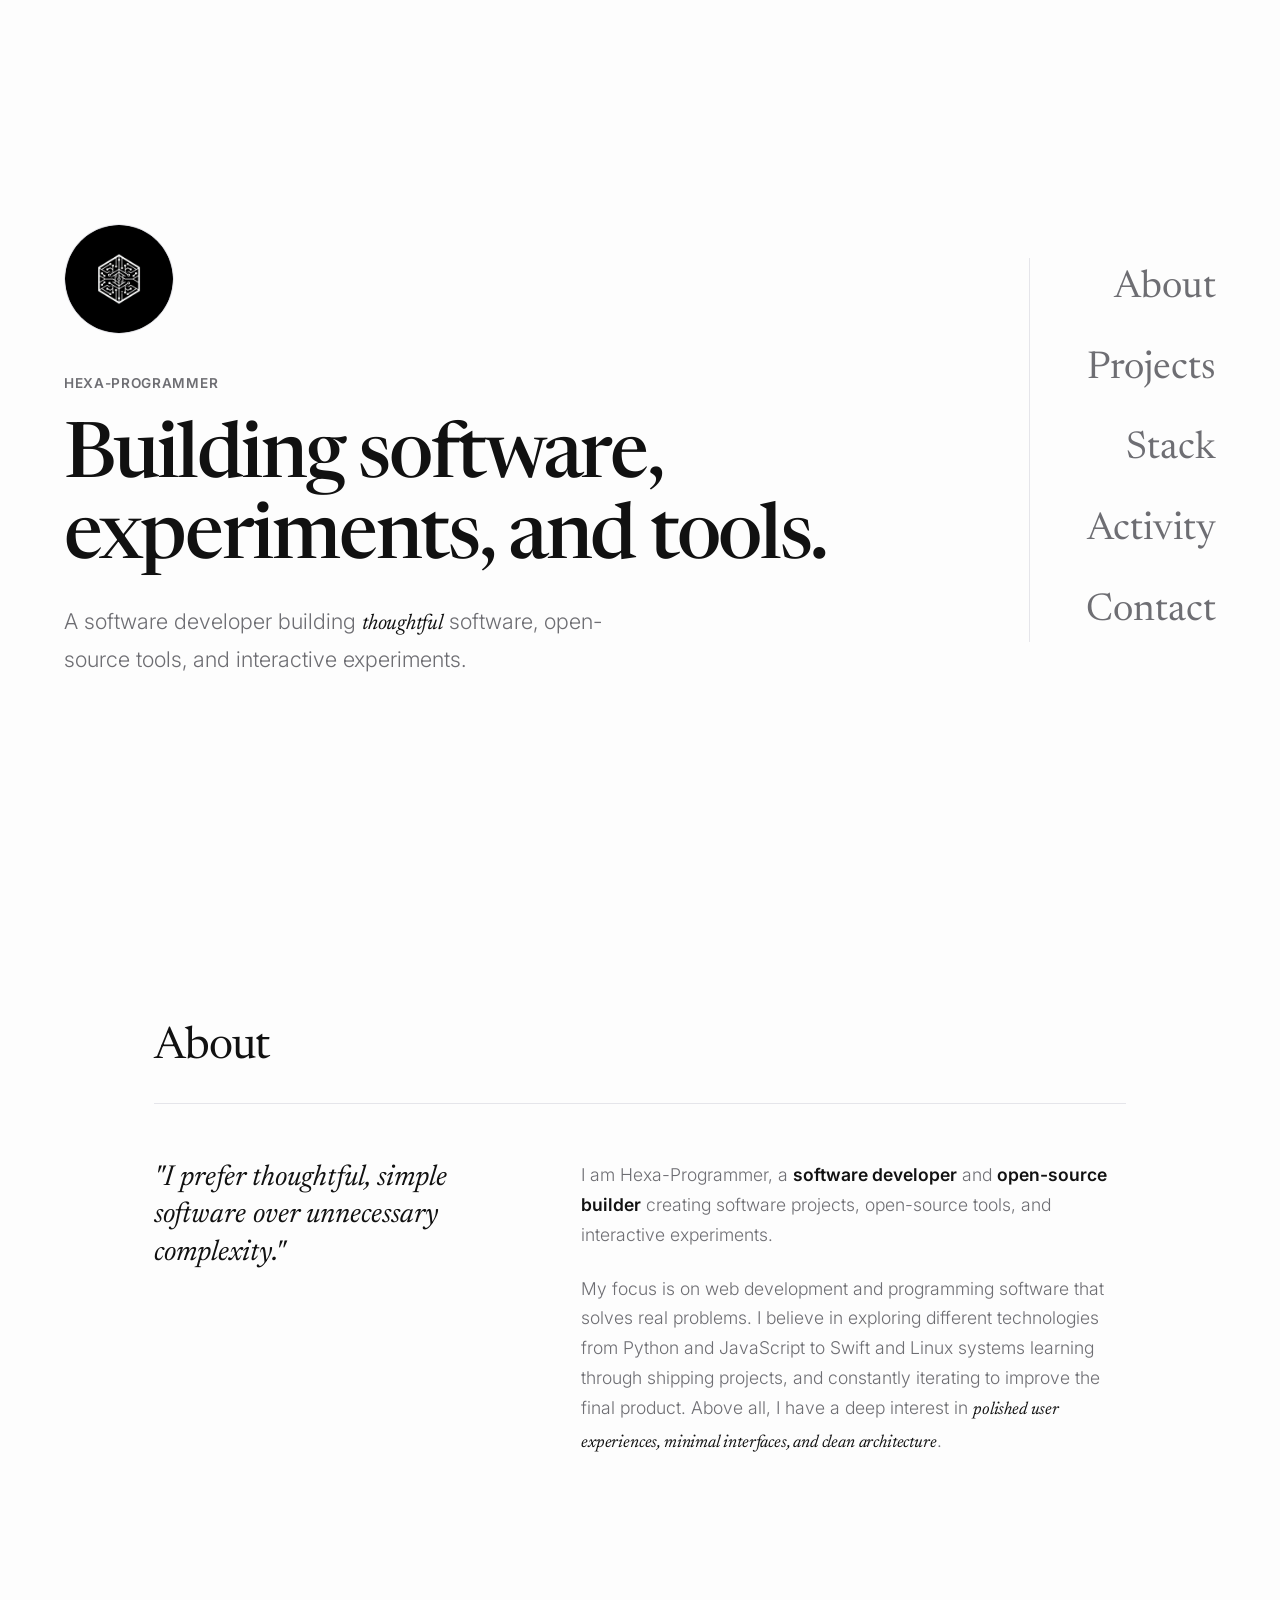
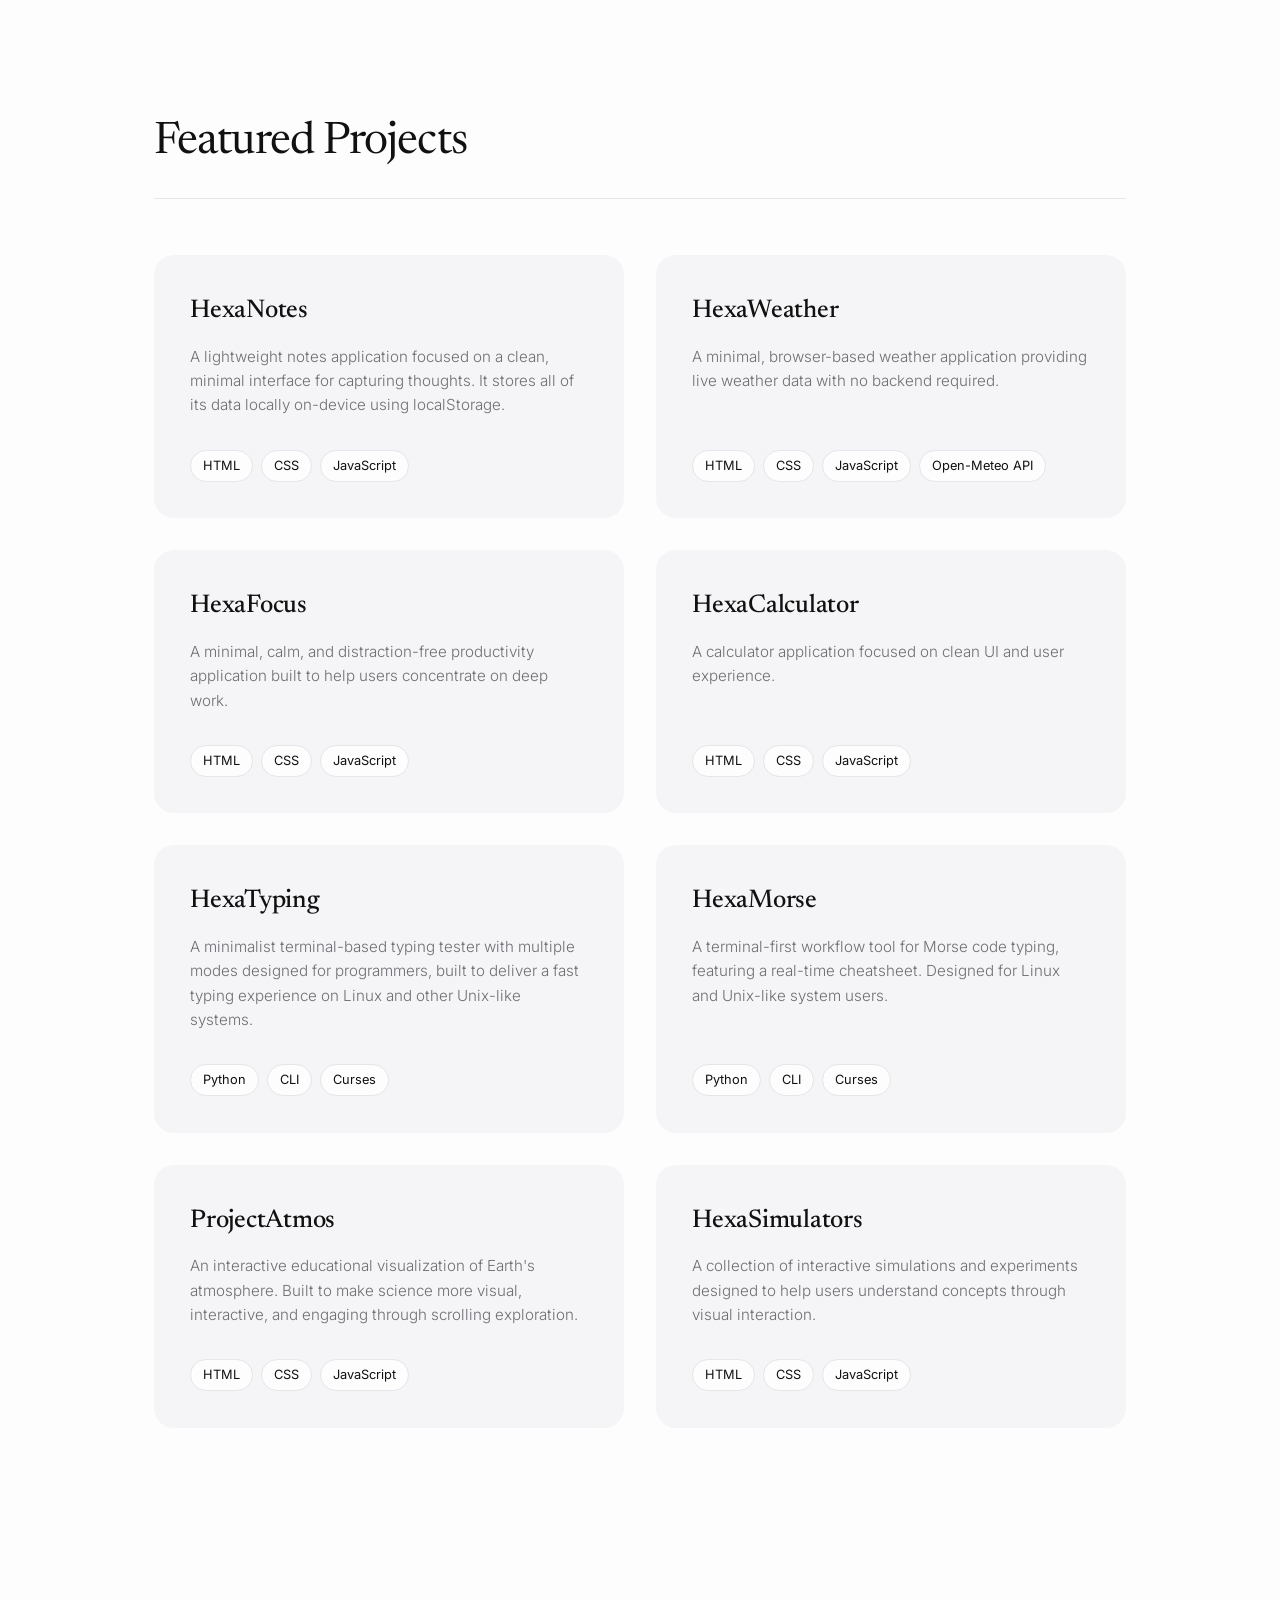
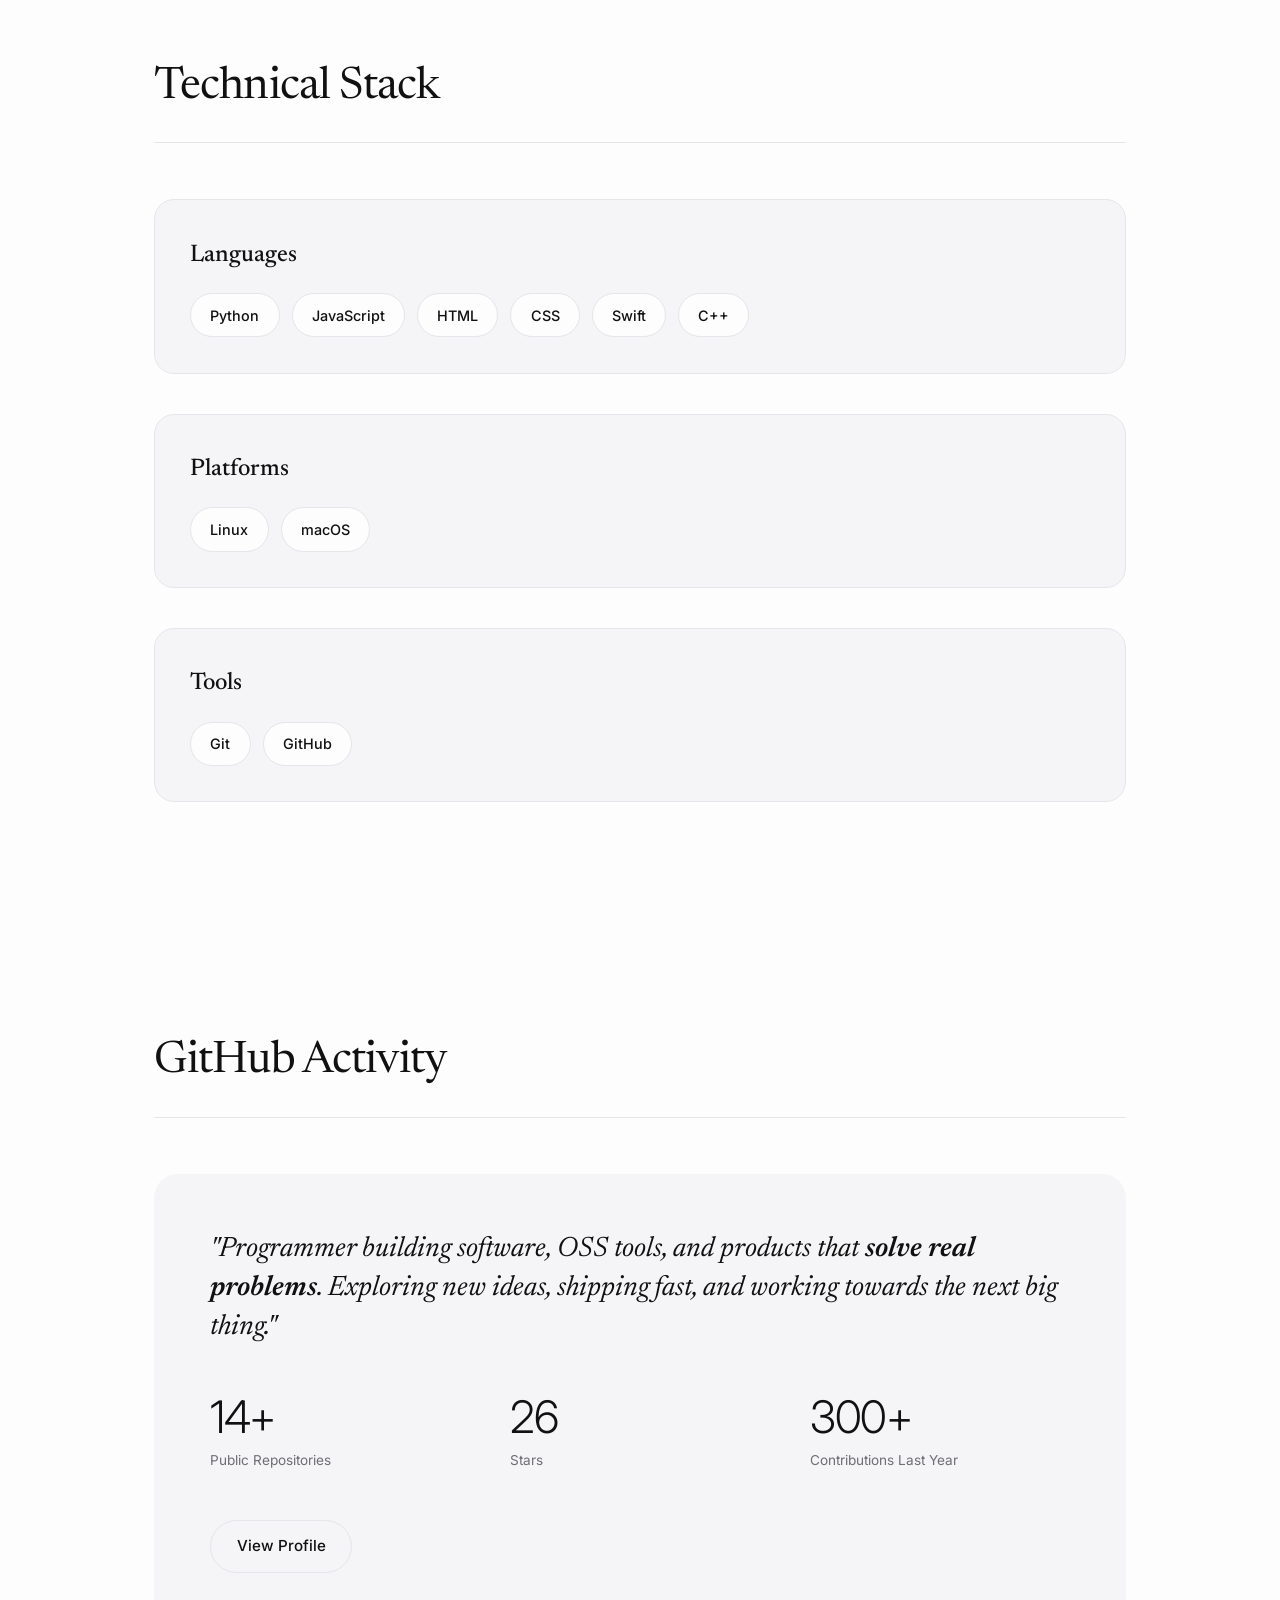
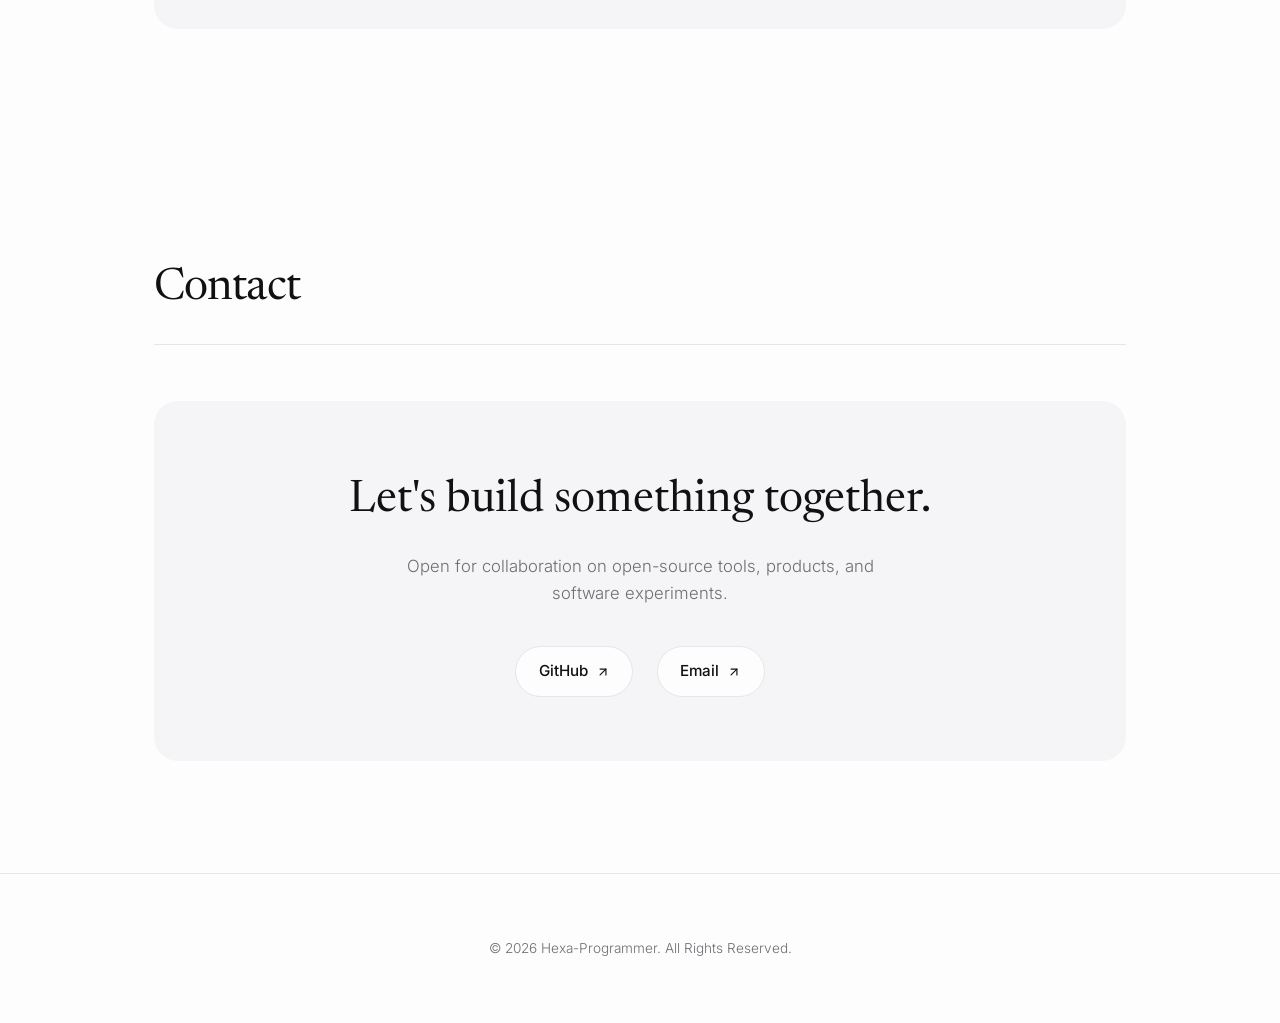
==== commit f2d67356: "Updated GitHub contribution count" ====
--- a/index.html
+++ b/index.html
@@ -149,7 +149,7 @@
                             </div>
                         </article>
                     </a>   
-                    <a href="https://github.com/Hexa-Programmer/hexatyping" class="project-link" target="_blank" rel="noopener noreferrer">
+                    <a href="https://hexaprogrammer.dev/Projects/HexaTyping" class="project-link" target="_blank" rel="noopener noreferrer">
                         <article class="project-card">
                             <h3 class="project-title">HexaTyping</h3>
                             
@@ -254,7 +254,7 @@
                             <span class="stat-label">Stars</span>
                         </div>
                         <div class="stat-item">
-                            <span class="stat-number">250+</span>
+                            <span class="stat-number">300+</span>
                             <span class="stat-label">Contributions Last Year</span>
                         </div>
                     </div>
